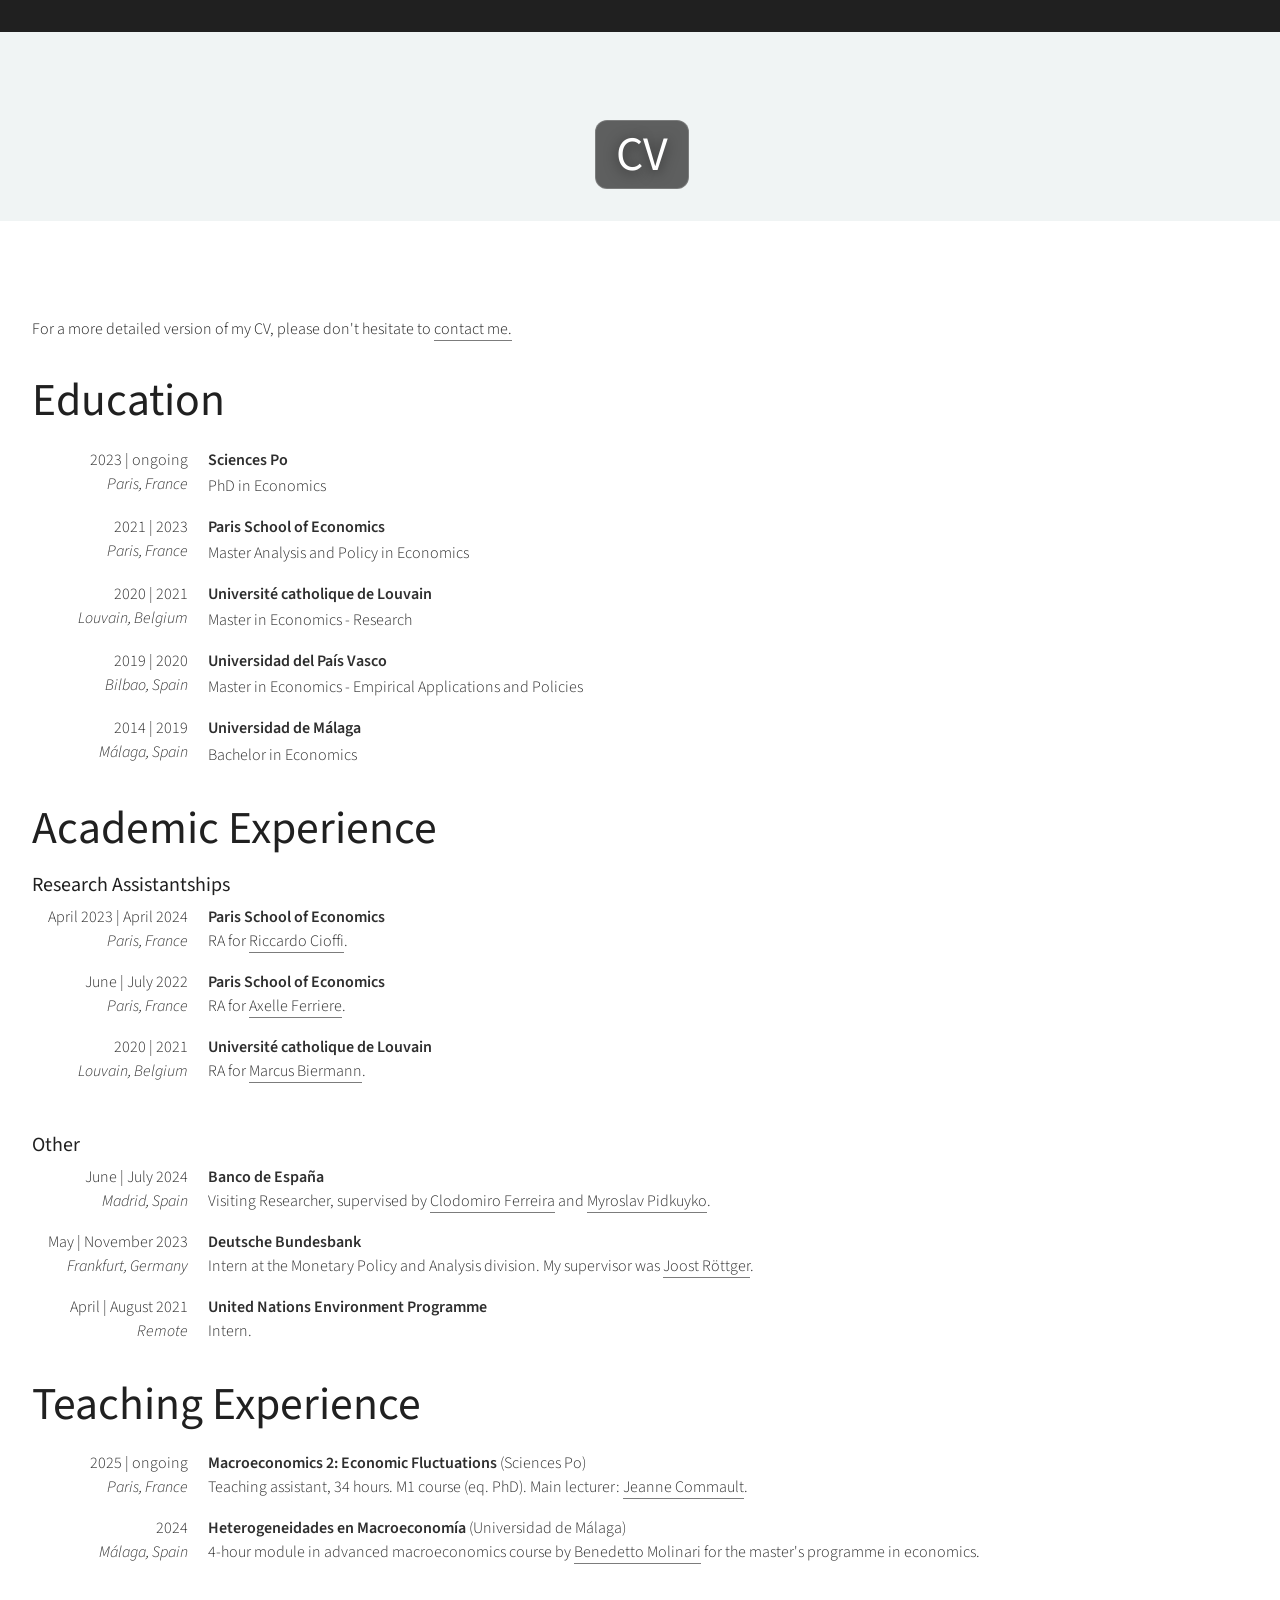
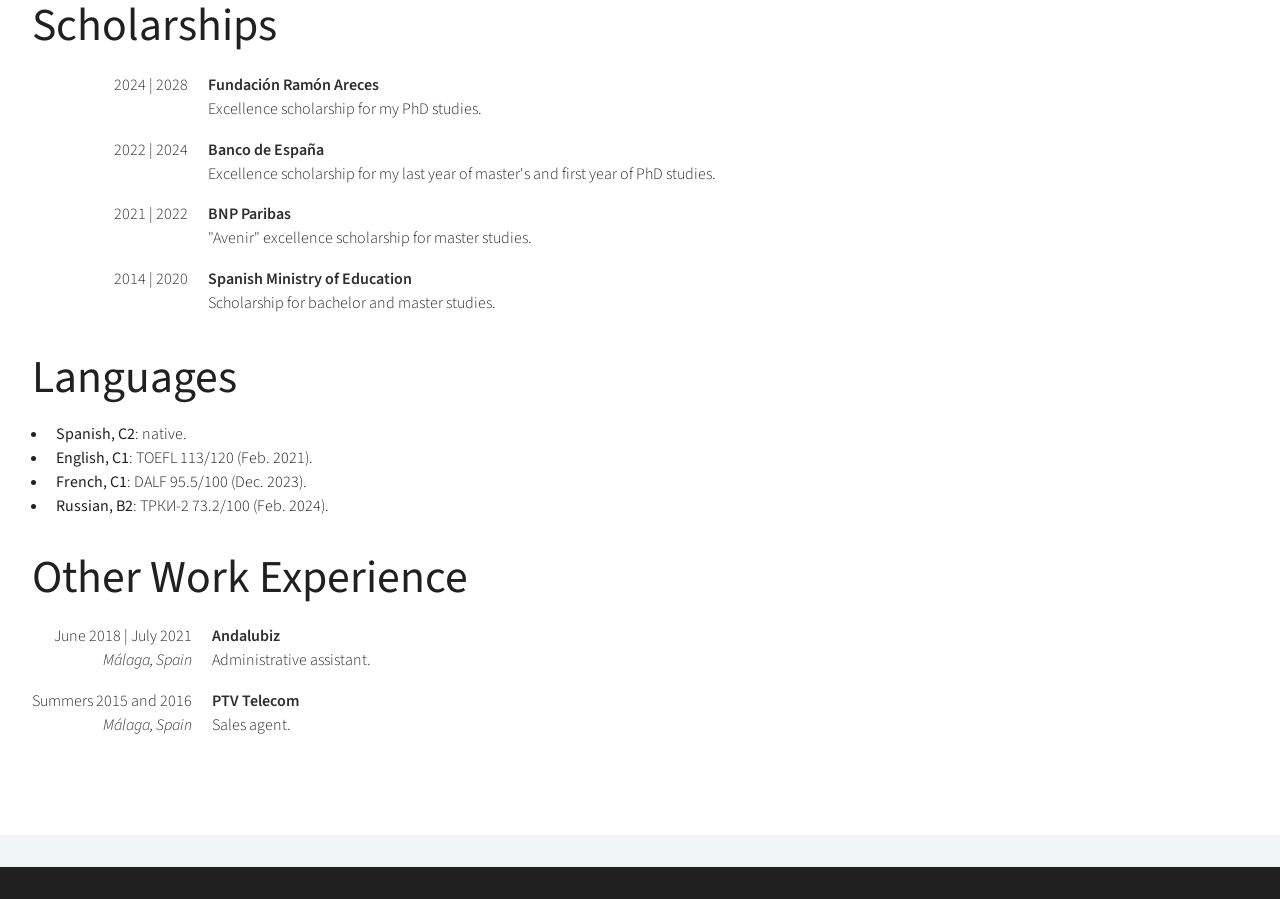
==== cv.html @ bbb01fcd "mention supervisor" ====
<!DOCTYPE HTML>
<!--
	Helios by HTML5 UP
	html5up.net | @ajlkn
	Free for personal and commercial use under the CCA 3.0 license (html5up.net/license)
-->
<html>
	<head>
		<title>Gustavo García Bernal - CV</title>
		<meta charset="utf-8" />
		<meta name="viewport" content="width=device-width, initial-scale=1, user-scalable=no" />
		<meta name="description" content="Curriculum Vitae of Gustavo García Bernal, PhD Candidate in Economics at Sciences Po. Education, research experience, and publications." />
		<meta name="keywords" content="CV, Curriculum Vitae, Gustavo García Bernal, Economics, Macroeconomics, PhD, Academic CV" />
		<meta name="language" content="en" />
		<meta name="robots" content="index, follow" />
		<link rel="canonical" href="https://garciabernal.github.io/cv.html" />
		<link rel="icon" type="image/png" href="images/scpo_emblema.png" />
		<link rel="apple-touch-icon" href="images/scpo_emblema.png" />
		<link rel="stylesheet" href="assets/css/main.css" />
		<noscript><link rel="stylesheet" href="assets/css/noscript.css" /></noscript>
	</head>
	<body class="no-sidebar is-preload">
		<div id="page-wrapper">

			<!-- Header -->
			<div id="header">

				<!-- Inner -->
				<div class="inner">
					<header>
						<h1>CV</h1>
					</header>
				</div>

				<!-- Nav -->
				<nav id="nav"></nav>

			</div>

			<!-- Main -->
			<div class="wrapper style1">

				<div class="container">
						<div class="col-8 col-12-mobile imp-mobile" id="content">
							<article id="main">
								<p>For a more detailed version of my CV, please don't hesitate to <a href="mailto:gustavo.garciabernal@sciencespo.fr">contact me.</a></p>
								<header>
									<h2>Education</h2>
								</header>
								<section>
									<table class="cv-table" aria-label="Education">
										<tbody>
											<tr>
												<td class="cv-whenwhere">
													<div class="cv-years">2023 | ongoing</div>
													<div class="cv-place">Paris, France</div>
												</td>
												<td class="cv-what">
													<div><span class="cv-institution">Sciences Po</span></div>
													<div class="cv-degree">PhD in Economics</div>
												</td>
											</tr>
											<tr>
												<td class="cv-whenwhere">
													<div class="cv-years">2021 | 2023</div>
													<div class="cv-place">Paris, France</div>
												</td>
												<td class="cv-what">
													<div class="cv-institution">Paris School of Economics</div>
													<div class="cv-degree">Master Analysis and Policy in Economics</div>
													<!-- <div class="cv-degree">Thesis: <em>Intergenerational linkages: implications for youth welfare and equality of opportunity</em></div> -->
												</td>
											</tr>
											<tr>
												<td class="cv-whenwhere">
													<div class="cv-years">2020 | 2021</div>
													<div class="cv-place">Louvain, Belgium</div>
												</td>
												<td class="cv-what">
													<div class="cv-institution">Universit&eacute; catholique de Louvain</div>
													<div class="cv-degree">Master in Economics - Research</div>
													<!-- <div class="cv-detail">Thesis: <em>The regressivity of carbon taxation when green consumption is a luxury and agents are heterogeneous</em></div> -->
												</td>
											</tr>
											<tr>
												<td class="cv-whenwhere">
													<div class="cv-years">2019 | 2020</div>
													<div class="cv-place">Bilbao, Spain</div>
												</td>
												<td class="cv-what">
													<div class="cv-institution">Universidad del Pa&iacute;s Vasco</div>
													<div class="cv-degree">Master in Economics - Empirical Applications and Policies</div>
													<!-- <div class="cv-detail">Thesis: <em>The impact of COVID-19 confinement in the Euro Area: a Bayesian DSGE approach</em></div> -->
												</td>
											</tr>
											<tr>
												<td class="cv-whenwhere">
													<div class="cv-years">2014 | 2019</div>
													<div class="cv-place">M&aacute;laga, Spain</div>
												</td>
												<td class="cv-what">
													<div class="cv-institution">Universidad de M&aacute;laga</div>
													<div class="cv-degree">Bachelor in Economics</div>
													<!-- <div class="cv-detail">Thesis: <em>Implications of estimating the Solow residual without separating public and private factors</em>. 4th year: Erasmus in the University of Macedonia (Thessalon&iacute;ki, Greece).</div> -->
												</td>
											</tr>
										</tbody>
									</table>
								</section>
								
								<header>
									<h2>Academic Experience</h2>
								</header>
								
								<header class="cv-subheader">
									<h3>Research Assistantships</h3>
								</header>

								<section>
									<table class="cv-table" aria-label="Academic Experience - RA">
										<tbody>
											<tr>
												<td class="cv-whenwhere">
													<div class="cv-years">April 2023 | April 2024</div>
													<div class="cv-place">Paris, France</div>
												</td>
												<td class="cv-what">
													<div><span class="cv-institution">Paris School of Economics</span></div>
													<div class="cv-detail">RA for <a href="https://www.rcioffi.com">Riccardo Cioffi</a>.</div>
												</td>
											</tr>
											<tr>
												<td class="cv-whenwhere">
													<div class="cv-years">June | July 2022</div>
													<div class="cv-place">Paris, France</div>
												</td>
												<td class="cv-what">
													<div class="cv-institution">Paris School of Economics</div>
													<div class="cv-detail">RA for <a href="https://axelleferriere.github.io/">Axelle Ferriere</a>.</div>
												</td>
											</tr>
											<tr>
												<td class="cv-whenwhere">
													<div class="cv-years">2020 | 2021</div>
													<div class="cv-place">Louvain, Belgium</div>
												</td>
												<td class="cv-what">
													<div class="cv-institution">Universit&eacute; catholique de Louvain</div>
													<div class="cv-detail">RA for <a href="https://marcusbiermann.com/">Marcus Biermann</a>.</div>
												</td>
											</tr>
										</tbody>
									</table>
								</section>

								<header class="cv-subheader">
									<h3>Other</h3>
								</header>

								<section>
									<table class="cv-table" aria-label="Academic Experience - Other">
										<tbody>
											<tr>
												<td class="cv-whenwhere">
													<div class="cv-years">June | July 2024</div>
													<div class="cv-place">Madrid, Spain</div>
												</td>
												<td class="cv-what">
													<div><span class="cv-institution">Banco de España</span></div>
													<div class="cv-detail">Visiting Researcher, supervised by <a href="https://www.cfferreira.com/">Clodomiro Ferreira</a> and <a href="https://sites.google.com/site/myroslavpidkuyko/">Myroslav Pidkuyko</a>.</div>
												</td>
											</tr>
											<tr>
												<td class="cv-whenwhere">
													<div class="cv-years">May | November 2023</div>
													<div class="cv-place">Frankfurt, Germany</div>
												</td>
												<td class="cv-what">
													<div class="cv-institution">Deutsche Bundesbank</div>
													<div class="cv-detail">Intern at the Monetary Policy and Analysis division.
													My supervisor was <a href="https://jroettger.github.io/">Joost Röttger</a>.</div>
												</td>
											</tr>
											<tr>
												<td class="cv-whenwhere">
													<div class="cv-years">April | August 2021</div>
													<div class="cv-place">Remote</div>
												</td>
												<td class="cv-what">
													<div class="cv-institution">United Nations Environment Programme</div>
													<div class="cv-detail">Intern.</div>
												</td>
											</tr>
										</tbody>
									</table>
								</section>
								
								<header>
									<h2>Teaching Experience</h2>
								</header>
								
								<!-- <header class="cv-subheader">
									<h3>Teaching Assistantships</h3>
								</header> -->

								<section>
									<table class="cv-table" aria-label="Teaching Experience - TA">
										<tbody>
											<tr>
												<td class="cv-whenwhere">
													<div class="cv-years">2025 | ongoing</div>
													<div class="cv-place">Paris, France</div>
												</td>
												<td class="cv-what">
													<div><span class="cv-institution">Macroeconomics 2: Economic Fluctuations</span> (Sciences Po)</div>
													<div class="cv-detail">Teaching assistant, 34 hours. M1 course (eq. PhD). Main lecturer: <a href="https://www.jcommault.com/">Jeanne Commault</a>.</div>
												</td>
											</tr>
											<tr>
												<td class="cv-whenwhere">
													<div class="cv-years">2024</div>
													<div class="cv-place">Málaga, Spain</div>
												</td>
												<td class="cv-what">
													<div><span class="cv-institution">Heterogeneidades en Macroeconomía</span> (Universidad de Málaga)</div>
													<div class="cv-detail">4-hour module in advanced macroeconomics course by <a href="https://theeconomics.uma.es/en/benedetto-molinari__en/">Benedetto Molinari</a> for the master's programme in economics.</div>
												</td>
											</tr>
										</tbody>
									</table>
								</section>

								<header>
									<h2>Scholarships</h2>
								</header>

								<section>
									<table class="cv-table" aria-label="Scholarships">
										<tbody>
											<tr>
												<td class="cv-whenwhere">
													<div class="cv-years">2024 | 2028</div>
												</td>
												<td class="cv-what">
													<div><span class="cv-institution">Fundación Ramón Areces</span></div>
													<div class="cv-detail">Excellence scholarship for my PhD studies.</div>
												</td>
											</tr>
											<tr>
												<td class="cv-whenwhere">
													<div class="cv-years">2022 | 2024</div>
												</td>
												<td class="cv-what">
													<div class="cv-institution">Banco de España</div>
													<div class="cv-detail">Excellence scholarship for my last year of master's and first year of PhD studies.</div>
												</td>
											</tr>
											<tr>
												<td class="cv-whenwhere">
													<div class="cv-years">2021 | 2022</div>
												</td>
												<td class="cv-what">
													<div class="cv-institution">BNP Paribas</div>
													<div class="cv-detail">"Avenir" excellence scholarship for master studies.</div>
												</td>
											</tr>
											<tr>
												<td class="cv-whenwhere">
													<div class="cv-years">2014 | 2020</div>
												</td>
												<td class="cv-what">
													<div class="cv-institution">Spanish Ministry of Education</div>
													<div class="cv-detail">Scholarship for bachelor and master studies.</div>
												</td>
											</tr>
										</tbody>
									</table>
								</section>

								<header>
									<h2>Languages</h2>
								</header>

								<section>
									<ul>
										<li>
											<b>Spanish, C2</b>: native.
										</li>
										<li>
											<b>English, C1</b>: TOEFL 113/120 (Feb. 2021).
										</li>
										<li>
											<b>French, C1</b>: DALF 95.5/100 (Dec. 2023).
										</li>
										<li>
											<b>Russian, B2</b>: ТРКИ-2 73.2/100 (Feb. 2024).
										</li>
									</ul>
								</section>

								<header>
									<h2>Other Work Experience</h2>
								</header>

								<section>
									<table class="cv-table" aria-label="Other Work Experience">
										<tbody>
											<tr>
												<td class="cv-whenwhere">
													<div class="cv-years">June 2018 | July 2021</div>
													<div class="cv-place">Málaga, Spain</div>
												</td>
												<td class="cv-what">
													<div><span class="cv-institution">Andalubiz</span></div>
													<div class="cv-detail">Administrative assistant.</div>
												</td>
											</tr>
											<tr>
												<td class="cv-whenwhere">
													<div class="cv-years">Summers 2015 and 2016</div>
													<div class="cv-place">Málaga, Spain</div>
												</td>
												<td class="cv-what">
													<div class="cv-institution">PTV Telecom</div>
													<div class="cv-detail">Sales agent.</div>
												</td>
											</tr>
										</tbody>
									</table>
								</section>

							</article>
						</div>
					</div>

				</div>
			</div>

			<!-- Footer -->
			<div id="footer"></div>

		</div>

		<!-- Scripts -->
		<script src="assets/js/jquery.min.js"></script>
		<script src="assets/js/jquery.dropotron.min.js"></script>
		<script src="assets/js/jquery.scrolly.min.js"></script>
		<script src="assets/js/jquery.scrollex.min.js"></script>
		<script src="assets/js/browser.min.js"></script>
		<script src="assets/js/breakpoints.min.js"></script>
		<script src="assets/js/util.js"></script>
		<script src="assets/js/nav.js"></script>
		<script src="assets/js/footer.js"></script>

	</body>
</html>
---- assets/css/main.css ----
@import url("https://fonts.googleapis.com/css?family=Source+Sans+Pro:300,300italic,400,400italic,600");
@import url("https://fonts.googleapis.com/css2?family=Source+Sans+3:wght@300;400;600&display=swap");
@import url("fontawesome-all.min.css");

/* Theme variables */

	:root {
		/* Colour definitions */
		--verde: #228947;
		--naranja: #ffa02b;
		--gris: #2e2e2e;
		--grisoscuro: #202020;
		--grisclaro: #7c7c7c;
		/* Main colors */
		--coloruno: var(--gris);
		--colordos: var(--grisoscuro);
		--colortres: var(--grisclaro);
		--colorcuatro: var(--naranja);
		/* Navigation menu */
		--colornav: var(--colordos);
		--colornav-texto: #ffffff;
		--colornav-texto-activo: var(--colordos);
		/* Footer */
		--colorpie: var(--colordos);
		--colorpie-texto: #ffffff;
		/* Buttons */
		--colorboton: var(--colorcuatro);
		--colorboton-hover: var(--colorcuatro);
	}

/*
	Helios by HTML5 UP
	html5up.net | @ajlkn
	Free for personal and commercial use under the CCA 3.0 license (html5up.net/license)
*/

html, body, div, span, applet, object,
iframe, h1, h2, h3, h4, h5, h6, p, blockquote,
pre, a, abbr, acronym, address, big, cite,
code, del, dfn, em, img, ins, kbd, q, s, samp,
small, strike, strong, sub, sup, tt, var, b,
u, i, center, dl, dt, dd, ol, ul, li, fieldset,
form, label, legend, table, caption, tbody,
tfoot, thead, tr, th, td, article, aside,
canvas, details, embed, figure, figcaption,
footer, header, hgroup, menu, nav, output, ruby,
section, summary, time, mark, audio, video {
	margin: 0;
	padding: 0;
	border: 0;
	font-size: 100%;
	font: inherit;
	vertical-align: baseline;}

article, aside, details, figcaption, figure,
footer, header, hgroup, menu, nav, section {
	display: block;}

body {
	line-height: 1;
}

ol, ul {
	list-style: none;
}

blockquote, q {
	quotes: none;
}

	blockquote:before, blockquote:after, q:before, q:after {
		content: '';
		content: none;
	}

table {
	border-collapse: collapse;
	border-spacing: 0;
}

body {
	-webkit-text-size-adjust: none;
}

mark {
	background-color: transparent;
	color: inherit;
}

input::-moz-focus-inner {
	border: 0;
	padding: 0;
}

input, select, textarea {
	-moz-appearance: none;
	-webkit-appearance: none;
	-ms-appearance: none;
	appearance: none;
}

/* Basic */

	html {
		box-sizing: border-box;
	}

	*, *:before, *:after {
		box-sizing: inherit;
	}

	body {
		background: #f0f4f4;
		color: var(--colordos);
		font-size: 15pt;
		line-height: 1.85em;
		font-family: 'Source Sans Pro', sans-serif;
		font-weight: 300;
	}

		body.is-preload *, body.is-preload *:before, body.is-preload *:after {
			-moz-animation: none !important;
			-webkit-animation: none !important;
			-ms-animation: none !important;
			animation: none !important;
			-moz-transition: none !important;
			-webkit-transition: none !important;
			-ms-transition: none !important;
			transition: none !important;
		}

	input, textarea, select {
		font-size: 15pt;
		line-height: 1.85em;
		font-family: 'Source Sans Pro', sans-serif;
		font-weight: 300;
	}

	h1, h2, h3, h4, h5, h6 {
		font-weight: 400;
		color: var(--colordos);
		/* line-height: 1.25em; */
	}

	.versalitas {
		font-variant: small-caps;
		font-variant-caps: small-caps;
		font-weight: 400;
		font-size: 1.1em;
		display: inline-block;
		transform: scaleX(1.1);
		transform-origin: left;
	}

	.apellidos {
		color: var(--colorcuatro);
		font-weight: 800;
	}

	h1 a, h2 a, h3 a, h4 a, h5 a, h6 a {
		color: inherit;
		text-decoration: none;
		border-bottom-color: transparent;
	}

	h1 strong, h2 strong, h3 strong, h4 strong, h5 strong, h6 strong {
		font-weight: 600;
	}

	h2 {
		font-size: 2.85em;
	}

	h3 {
		font-size: 1.25em;
	}

	h4 {
		font-size: 1em;
		margin: 0 0 0.25em 0;
	}

	strong, b {
		font-weight: 400;
	}

	em, i {
		font-style: italic;
	}

	a {
		color: inherit;
		border-bottom: solid 1px var(--colortres);
		text-decoration: none;
		-moz-transition: background-color 0.35s ease-in-out, color 0.35s ease-in-out, border-bottom-color 0.35s ease-in-out;
		-webkit-transition: background-color 0.35s ease-in-out, color 0.35s ease-in-out, border-bottom-color 0.35s ease-in-out;
		-ms-transition: background-color 0.35s ease-in-out, color 0.35s ease-in-out, border-bottom-color 0.35s ease-in-out;
		transition: background-color 0.35s ease-in-out, color 0.35s ease-in-out, border-bottom-color 0.35s ease-in-out;
	}

		a:hover {
			font-weight: 400;
			color: var(--colorboton-hover);
			border-bottom-color: transparent;
		}

	sub {
		position: relative;
		top: 0.5em;
		font-size: 0.8em;
	}

	sup {
		position: relative;
		top: -0.5em;
		font-size: 0.8em;
	}

	blockquote {
		border-left: solid 0.5em #ddd;
		padding: 1em 0 1em 2em;
		font-style: italic;
	}

	p, ul, ol, dl, table {
		margin-bottom: 1em;
	}

	p {
		text-align: justify;
	}

	br.clear {
		clear: both;
	}

	hr {
		position: relative;
		display: block;
		border: 0;
		top: 4.5em;
		margin-bottom: 9em;
		height: 6px;
		border-top: solid 1px var(--colortres);
		border-bottom: solid 1px var(--colortres);
	}

		hr:before, hr:after {
			content: '';
			position: absolute;
			top: -8px;
			display: block;
			width: 1px;
			height: 21px;
			background: rgba(128, 128, 128, 0.2);
		}

		hr:before {
			left: -1px;
		}

		hr:after {
			right: -1px;
		}

	.timestamp {
		color: var(--colortres);
		font-size: 0.8em;
	}

/* Container */

	.container {
		margin: 0 auto;
		max-width: 100%;
		width: 1400px;
	}

		@media screen and (max-width: 1680px) {

			.container {
				width: 1200px;
			}

		}

		@media screen and (max-width: 1280px) {

			.container {
				width: 100%;
			}

		}

		@media screen and (max-width: 960px) {

			.container {
				width: 100%;
			}

		}

		@media screen and (max-width: 840px) {

			.container {
				width: 100%;
			}

		}

		@media screen and (max-width: 736px) {

			.container {
				width: 100%;
			}

		}

/* Row */

	.row {
		display: flex;
		flex-wrap: wrap;
		box-sizing: border-box;
		align-items: stretch;
	}

		.row > * {
			box-sizing: border-box;
		}

		.row.gtr-uniform > * > :last-child {
			margin-bottom: 0;
		}

		.row.aln-left {
			justify-content: flex-start;
		}

		.row.aln-center {
			justify-content: center;
		}

		.row.aln-right {
			justify-content: flex-end;
		}

		.row.aln-top {
			align-items: flex-start;
		}

		.row.aln-middle {
			align-items: center;
		}

		.row.aln-bottom {
			align-items: flex-end;
		}

		.row > .imp {
			order: -1;
		}

		.row > .col-1 {
			width: 8.33333%;
		}

		.row > .off-1 {
			margin-left: 8.33333%;
		}

		.row > .col-2 {
			width: 16.66667%;
		}

		.row > .off-2 {
			margin-left: 16.66667%;
		}

		.row > .col-3 {
			width: 25%;
		}

		.row > .off-3 {
			margin-left: 25%;
		}

		.row > .col-4 {
			width: 33.33333%;
		}

		.row > .off-4 {
			margin-left: 33.33333%;
		}

		.row > .col-5 {
			width: 41.66667%;
		}

		.row > .off-5 {
			margin-left: 41.66667%;
		}

		.row > .col-6 {
			width: 50%;
		}

		.row > .off-6 {
			margin-left: 50%;
		}

		.row > .col-7 {
			width: 58.33333%;
		}

		.row > .off-7 {
			margin-left: 58.33333%;
		}

		.row > .col-8 {
			width: 66.66667%;
		}

		.row > .off-8 {
			margin-left: 66.66667%;
		}

		.row > .col-9 {
			width: 75%;
		}

		.row > .off-9 {
			margin-left: 75%;
		}

		.row > .col-10 {
			width: 83.33333%;
		}

		.row > .off-10 {
			margin-left: 83.33333%;
		}

		.row > .col-11 {
			width: 91.66667%;
		}

		.row > .off-11 {
			margin-left: 91.66667%;
		}

		.row > .col-12 {
			width: 100%;
		}

		.row > .off-12 {
			margin-left: 100%;
		}

		.row.gtr-0 {
			margin-top: 0px;
			margin-left: 0px;
		}

			.row.gtr-0 > * {
				padding: 0px 0 0 0px;
			}

			.row.gtr-0.gtr-uniform {
				margin-top: 0px;
			}

				.row.gtr-0.gtr-uniform > * {
					padding-top: 0px;
				}

		.row.gtr-25 {
			margin-top: -10px;
			margin-left: -10px;
		}

			.row.gtr-25 > * {
				padding: 10px 0 0 10px;
			}

			.row.gtr-25.gtr-uniform {
				margin-top: -10px;
			}

				.row.gtr-25.gtr-uniform > * {
					padding-top: 10px;
				}

		.row.gtr-50 {
			margin-top: -20px;
			margin-left: -20px;
		}

			.row.gtr-50 > * {
				padding: 20px 0 0 20px;
			}

			.row.gtr-50.gtr-uniform {
				margin-top: -20px;
			}

				.row.gtr-50.gtr-uniform > * {
					padding-top: 20px;
				}

		.row {
			margin-top: -40px;
			margin-left: -40px;
		}

			.row > * {
				padding: 40px 0 0 40px;
			}

			.row.gtr-uniform {
				margin-top: -40px;
			}

				.row.gtr-uniform > * {
					padding-top: 40px;
				}

		.row.gtr-150 {
			margin-top: -60px;
			margin-left: -60px;
		}

			.row.gtr-150 > * {
				padding: 60px 0 0 60px;
			}

			.row.gtr-150.gtr-uniform {
				margin-top: -60px;
			}

				.row.gtr-150.gtr-uniform > * {
					padding-top: 60px;
				}

		.row.gtr-200 {
			margin-top: -80px;
			margin-left: -80px;
		}

			.row.gtr-200 > * {
				padding: 80px 0 0 80px;
			}

			.row.gtr-200.gtr-uniform {
				margin-top: -80px;
			}

				.row.gtr-200.gtr-uniform > * {
					padding-top: 80px;
				}

		@media screen and (max-width: 1680px) {

			.row {
				display: flex;
				flex-wrap: wrap;
				box-sizing: border-box;
				align-items: stretch;
			}

				.row > * {
					box-sizing: border-box;
				}

				.row.gtr-uniform > * > :last-child {
					margin-bottom: 0;
				}

				.row.aln-left {
					justify-content: flex-start;
				}

				.row.aln-center {
					justify-content: center;
				}

				.row.aln-right {
					justify-content: flex-end;
				}

				.row.aln-top {
					align-items: flex-start;
				}

				.row.aln-middle {
					align-items: center;
				}

				.row.aln-bottom {
					align-items: flex-end;
				}

				.row > .imp-wide {
					order: -1;
				}

				.row > .col-1-wide {
					width: 8.33333%;
				}

				.row > .off-1-wide {
					margin-left: 8.33333%;
				}

				.row > .col-2-wide {
					width: 16.66667%;
				}

				.row > .off-2-wide {
					margin-left: 16.66667%;
				}

				.row > .col-3-wide {
					width: 25%;
				}

				.row > .off-3-wide {
					margin-left: 25%;
				}

				.row > .col-4-wide {
					width: 33.33333%;
				}

				.row > .off-4-wide {
					margin-left: 33.33333%;
				}

				.row > .col-5-wide {
					width: 41.66667%;
				}

				.row > .off-5-wide {
					margin-left: 41.66667%;
				}

				.row > .col-6-wide {
					width: 50%;
				}

				.row > .off-6-wide {
					margin-left: 50%;
				}

				.row > .col-7-wide {
					width: 58.33333%;
				}

				.row > .off-7-wide {
					margin-left: 58.33333%;
				}

				.row > .col-8-wide {
					width: 66.66667%;
				}

				.row > .off-8-wide {
					margin-left: 66.66667%;
				}

				.row > .col-9-wide {
					width: 75%;
				}

				.row > .off-9-wide {
					margin-left: 75%;
				}

				.row > .col-10-wide {
					width: 83.33333%;
				}

				.row > .off-10-wide {
					margin-left: 83.33333%;
				}

				.row > .col-11-wide {
					width: 91.66667%;
				}

				.row > .off-11-wide {
					margin-left: 91.66667%;
				}

				.row > .col-12-wide {
					width: 100%;
				}

				.row > .off-12-wide {
					margin-left: 100%;
				}

				.row.gtr-0 {
					margin-top: 0px;
					margin-left: 0px;
				}

					.row.gtr-0 > * {
						padding: 0px 0 0 0px;
					}

					.row.gtr-0.gtr-uniform {
						margin-top: 0px;
					}

						.row.gtr-0.gtr-uniform > * {
							padding-top: 0px;
						}

				.row.gtr-25 {
					margin-top: -10px;
					margin-left: -10px;
				}

					.row.gtr-25 > * {
						padding: 10px 0 0 10px;
					}

					.row.gtr-25.gtr-uniform {
						margin-top: -10px;
					}

						.row.gtr-25.gtr-uniform > * {
							padding-top: 10px;
						}

				.row.gtr-50 {
					margin-top: -20px;
					margin-left: -20px;
				}

					.row.gtr-50 > * {
						padding: 20px 0 0 20px;
					}

					.row.gtr-50.gtr-uniform {
						margin-top: -20px;
					}

						.row.gtr-50.gtr-uniform > * {
							padding-top: 20px;
						}

				.row {
					margin-top: -40px;
					margin-left: -40px;
				}

					.row > * {
						padding: 40px 0 0 40px;
					}

					.row.gtr-uniform {
						margin-top: -40px;
					}

						.row.gtr-uniform > * {
							padding-top: 40px;
						}

				.row.gtr-150 {
					margin-top: -60px;
					margin-left: -60px;
				}

					.row.gtr-150 > * {
						padding: 60px 0 0 60px;
					}

					.row.gtr-150.gtr-uniform {
						margin-top: -60px;
					}

						.row.gtr-150.gtr-uniform > * {
							padding-top: 60px;
						}

				.row.gtr-200 {
					margin-top: -80px;
					margin-left: -80px;
				}

					.row.gtr-200 > * {
						padding: 80px 0 0 80px;
					}

					.row.gtr-200.gtr-uniform {
						margin-top: -80px;
					}

						.row.gtr-200.gtr-uniform > * {
							padding-top: 80px;
						}

		}

		@media screen and (max-width: 1280px) {

			.row {
				display: flex;
				flex-wrap: wrap;
				box-sizing: border-box;
				align-items: stretch;
			}

				.row > * {
					box-sizing: border-box;
				}

				.row.gtr-uniform > * > :last-child {
					margin-bottom: 0;
				}

				.row.aln-left {
					justify-content: flex-start;
				}

				.row.aln-center {
					justify-content: center;
				}

				.row.aln-right {
					justify-content: flex-end;
				}

				.row.aln-top {
					align-items: flex-start;
				}

				.row.aln-middle {
					align-items: center;
				}

				.row.aln-bottom {
					align-items: flex-end;
				}

				.row > .imp-normal {
					order: -1;
				}

				.row > .col-1-normal {
					width: 8.33333%;
				}

				.row > .off-1-normal {
					margin-left: 8.33333%;
				}

				.row > .col-2-normal {
					width: 16.66667%;
				}

				.row > .off-2-normal {
					margin-left: 16.66667%;
				}

				.row > .col-3-normal {
					width: 25%;
				}

				.row > .off-3-normal {
					margin-left: 25%;
				}

				.row > .col-4-normal {
					width: 33.33333%;
				}

				.row > .off-4-normal {
					margin-left: 33.33333%;
				}

				.row > .col-5-normal {
					width: 41.66667%;
				}

				.row > .off-5-normal {
					margin-left: 41.66667%;
				}

				.row > .col-6-normal {
					width: 50%;
				}

				.row > .off-6-normal {
					margin-left: 50%;
				}

				.row > .col-7-normal {
					width: 58.33333%;
				}

				.row > .off-7-normal {
					margin-left: 58.33333%;
				}

				.row > .col-8-normal {
					width: 66.66667%;
				}

				.row > .off-8-normal {
					margin-left: 66.66667%;
				}

				.row > .col-9-normal {
					width: 75%;
				}

				.row > .off-9-normal {
					margin-left: 75%;
				}

				.row > .col-10-normal {
					width: 83.33333%;
				}

				.row > .off-10-normal {
					margin-left: 83.33333%;
				}

				.row > .col-11-normal {
					width: 91.66667%;
				}

				.row > .off-11-normal {
					margin-left: 91.66667%;
				}

				.row > .col-12-normal {
					width: 100%;
				}

				.row > .off-12-normal {
					margin-left: 100%;
				}

				.row.gtr-0 {
					margin-top: 0px;
					margin-left: 0px;
				}

					.row.gtr-0 > * {
						padding: 0px 0 0 0px;
					}

					.row.gtr-0.gtr-uniform {
						margin-top: 0px;
					}

						.row.gtr-0.gtr-uniform > * {
							padding-top: 0px;
						}

				.row.gtr-25 {
					margin-top: -9px;
					margin-left: -9px;
				}

					.row.gtr-25 > * {
						padding: 9px 0 0 9px;
					}

					.row.gtr-25.gtr-uniform {
						margin-top: -9px;
					}

						.row.gtr-25.gtr-uniform > * {
							padding-top: 9px;
						}

				.row.gtr-50 {
					margin-top: -18px;
					margin-left: -18px;
				}

					.row.gtr-50 > * {
						padding: 18px 0 0 18px;
					}

					.row.gtr-50.gtr-uniform {
						margin-top: -18px;
					}

						.row.gtr-50.gtr-uniform > * {
							padding-top: 18px;
						}

				.row {
					margin-top: -36px;
					margin-left: -36px;
				}

					.row > * {
						padding: 36px 0 0 36px;
					}

					.row.gtr-uniform {
						margin-top: -36px;
					}

						.row.gtr-uniform > * {
							padding-top: 36px;
						}

				.row.gtr-150 {
					margin-top: -54px;
					margin-left: -54px;
				}

					.row.gtr-150 > * {
						padding: 54px 0 0 54px;
					}

					.row.gtr-150.gtr-uniform {
						margin-top: -54px;
					}

						.row.gtr-150.gtr-uniform > * {
							padding-top: 54px;
						}

				.row.gtr-200 {
					margin-top: -72px;
					margin-left: -72px;
				}

					.row.gtr-200 > * {
						padding: 72px 0 0 72px;
					}

					.row.gtr-200.gtr-uniform {
						margin-top: -72px;
					}

						.row.gtr-200.gtr-uniform > * {
							padding-top: 72px;
						}

		}

		@media screen and (max-width: 960px) {

			.row {
				display: flex;
				flex-wrap: wrap;
				box-sizing: border-box;
				align-items: stretch;
			}

				.row > * {
					box-sizing: border-box;
				}

				.row.gtr-uniform > * > :last-child {
					margin-bottom: 0;
				}

				.row.aln-left {
					justify-content: flex-start;
				}

				.row.aln-center {
					justify-content: center;
				}

				.row.aln-right {
					justify-content: flex-end;
				}

				.row.aln-top {
					align-items: flex-start;
				}

				.row.aln-middle {
					align-items: center;
				}

				.row.aln-bottom {
					align-items: flex-end;
				}

				.row > .imp-narrow {
					order: -1;
				}

				.row > .col-1-narrow {
					width: 8.33333%;
				}

				.row > .off-1-narrow {
					margin-left: 8.33333%;
				}

				.row > .col-2-narrow {
					width: 16.66667%;
				}

				.row > .off-2-narrow {
					margin-left: 16.66667%;
				}

				.row > .col-3-narrow {
					width: 25%;
				}

				.row > .off-3-narrow {
					margin-left: 25%;
				}

				.row > .col-4-narrow {
					width: 33.33333%;
				}

				.row > .off-4-narrow {
					margin-left: 33.33333%;
				}

				.row > .col-5-narrow {
					width: 41.66667%;
				}

				.row > .off-5-narrow {
					margin-left: 41.66667%;
				}

				.row > .col-6-narrow {
					width: 50%;
				}

				.row > .off-6-narrow {
					margin-left: 50%;
				}

				.row > .col-7-narrow {
					width: 58.33333%;
				}

				.row > .off-7-narrow {
					margin-left: 58.33333%;
				}

				.row > .col-8-narrow {
					width: 66.66667%;
				}

				.row > .off-8-narrow {
					margin-left: 66.66667%;
				}

				.row > .col-9-narrow {
					width: 75%;
				}

				.row > .off-9-narrow {
					margin-left: 75%;
				}

				.row > .col-10-narrow {
					width: 83.33333%;
				}

				.row > .off-10-narrow {
					margin-left: 83.33333%;
				}

				.row > .col-11-narrow {
					width: 91.66667%;
				}

				.row > .off-11-narrow {
					margin-left: 91.66667%;
				}

				.row > .col-12-narrow {
					width: 100%;
				}

				.row > .off-12-narrow {
					margin-left: 100%;
				}

				.row.gtr-0 {
					margin-top: 0px;
					margin-left: 0px;
				}

					.row.gtr-0 > * {
						padding: 0px 0 0 0px;
					}

					.row.gtr-0.gtr-uniform {
						margin-top: 0px;
					}

						.row.gtr-0.gtr-uniform > * {
							padding-top: 0px;
						}

				.row.gtr-25 {
					margin-top: -8px;
					margin-left: -8px;
				}

					.row.gtr-25 > * {
						padding: 8px 0 0 8px;
					}

					.row.gtr-25.gtr-uniform {
						margin-top: -8px;
					}

						.row.gtr-25.gtr-uniform > * {
							padding-top: 8px;
						}

				.row.gtr-50 {
					margin-top: -16px;
					margin-left: -16px;
				}

					.row.gtr-50 > * {
						padding: 16px 0 0 16px;
					}

					.row.gtr-50.gtr-uniform {
						margin-top: -16px;
					}

						.row.gtr-50.gtr-uniform > * {
							padding-top: 16px;
						}

				.row {
					margin-top: -32px;
					margin-left: -32px;
				}

					.row > * {
						padding: 32px 0 0 32px;
					}

					.row.gtr-uniform {
						margin-top: -32px;
					}

						.row.gtr-uniform > * {
							padding-top: 32px;
						}

				.row.gtr-150 {
					margin-top: -48px;
					margin-left: -48px;
				}

					.row.gtr-150 > * {
						padding: 48px 0 0 48px;
					}

					.row.gtr-150.gtr-uniform {
						margin-top: -48px;
					}

						.row.gtr-150.gtr-uniform > * {
							padding-top: 48px;
						}

				.row.gtr-200 {
					margin-top: -64px;
					margin-left: -64px;
				}

					.row.gtr-200 > * {
						padding: 64px 0 0 64px;
					}

					.row.gtr-200.gtr-uniform {
						margin-top: -64px;
					}

						.row.gtr-200.gtr-uniform > * {
							padding-top: 64px;
						}

		}

		@media screen and (max-width: 840px) {

			.row {
				display: flex;
				flex-wrap: wrap;
				box-sizing: border-box;
				align-items: stretch;
			}

				.row > * {
					box-sizing: border-box;
				}

				.row.gtr-uniform > * > :last-child {
					margin-bottom: 0;
				}

				.row.aln-left {
					justify-content: flex-start;
				}

				.row.aln-center {
					justify-content: center;
				}

				.row.aln-right {
					justify-content: flex-end;
				}

				.row.aln-top {
					align-items: flex-start;
				}

				.row.aln-middle {
					align-items: center;
				}

				.row.aln-bottom {
					align-items: flex-end;
				}

				.row > .imp-narrower {
					order: -1;
				}

				.row > .col-1-narrower {
					width: 8.33333%;
				}

				.row > .off-1-narrower {
					margin-left: 8.33333%;
				}

				.row > .col-2-narrower {
					width: 16.66667%;
				}

				.row > .off-2-narrower {
					margin-left: 16.66667%;
				}

				.row > .col-3-narrower {
					width: 25%;
				}

				.row > .off-3-narrower {
					margin-left: 25%;
				}

				.row > .col-4-narrower {
					width: 33.33333%;
				}

				.row > .off-4-narrower {
					margin-left: 33.33333%;
				}

				.row > .col-5-narrower {
					width: 41.66667%;
				}

				.row > .off-5-narrower {
					margin-left: 41.66667%;
				}

				.row > .col-6-narrower {
					width: 50%;
				}

				.row > .off-6-narrower {
					margin-left: 50%;
				}

				.row > .col-7-narrower {
					width: 58.33333%;
				}

				.row > .off-7-narrower {
					margin-left: 58.33333%;
				}

				.row > .col-8-narrower {
					width: 66.66667%;
				}

				.row > .off-8-narrower {
					margin-left: 66.66667%;
				}

				.row > .col-9-narrower {
					width: 75%;
				}

				.row > .off-9-narrower {
					margin-left: 75%;
				}

				.row > .col-10-narrower {
					width: 83.33333%;
				}

				.row > .off-10-narrower {
					margin-left: 83.33333%;
				}

				.row > .col-11-narrower {
					width: 91.66667%;
				}

				.row > .off-11-narrower {
					margin-left: 91.66667%;
				}

				.row > .col-12-narrower {
					width: 100%;
				}

				.row > .off-12-narrower {
					margin-left: 100%;
				}

				.row.gtr-0 {
					margin-top: 0px;
					margin-left: 0px;
				}

					.row.gtr-0 > * {
						padding: 0px 0 0 0px;
					}

					.row.gtr-0.gtr-uniform {
						margin-top: 0px;
					}

						.row.gtr-0.gtr-uniform > * {
							padding-top: 0px;
						}

				.row.gtr-25 {
					margin-top: -8px;
					margin-left: -8px;
				}

					.row.gtr-25 > * {
						padding: 8px 0 0 8px;
					}

					.row.gtr-25.gtr-uniform {
						margin-top: -8px;
					}

						.row.gtr-25.gtr-uniform > * {
							padding-top: 8px;
						}

				.row.gtr-50 {
					margin-top: -16px;
					margin-left: -16px;
				}

					.row.gtr-50 > * {
						padding: 16px 0 0 16px;
					}

					.row.gtr-50.gtr-uniform {
						margin-top: -16px;
					}

						.row.gtr-50.gtr-uniform > * {
							padding-top: 16px;
						}

				.row {
					margin-top: -32px;
					margin-left: -32px;
				}

					.row > * {
						padding: 32px 0 0 32px;
					}

					.row.gtr-uniform {
						margin-top: -32px;
					}

						.row.gtr-uniform > * {
							padding-top: 32px;
						}

				.row.gtr-150 {
					margin-top: -48px;
					margin-left: -48px;
				}

					.row.gtr-150 > * {
						padding: 48px 0 0 48px;
					}

					.row.gtr-150.gtr-uniform {
						margin-top: -48px;
					}

						.row.gtr-150.gtr-uniform > * {
							padding-top: 48px;
						}

				.row.gtr-200 {
					margin-top: -64px;
					margin-left: -64px;
				}

					.row.gtr-200 > * {
						padding: 64px 0 0 64px;
					}

					.row.gtr-200.gtr-uniform {
						margin-top: -64px;
					}

						.row.gtr-200.gtr-uniform > * {
							padding-top: 64px;
						}

		}

		@media screen and (max-width: 736px) {

			.row {
				display: flex;
				flex-wrap: wrap;
				box-sizing: border-box;
				align-items: stretch;
			}

				.row > * {
					box-sizing: border-box;
				}

				.row.gtr-uniform > * > :last-child {
					margin-bottom: 0;
				}

				.row.aln-left {
					justify-content: flex-start;
				}

				.row.aln-center {
					justify-content: center;
				}

				.row.aln-right {
					justify-content: flex-end;
				}

				.row.aln-top {
					align-items: flex-start;
				}

				.row.aln-middle {
					align-items: center;
				}

				.row.aln-bottom {
					align-items: flex-end;
				}

				.row > .imp-mobile {
					order: -1;
				}

				.row > .col-1-mobile {
					width: 8.33333%;
				}

				.row > .off-1-mobile {
					margin-left: 8.33333%;
				}

				.row > .col-2-mobile {
					width: 16.66667%;
				}

				.row > .off-2-mobile {
					margin-left: 16.66667%;
				}

				.row > .col-3-mobile {
					width: 25%;
				}

				.row > .off-3-mobile {
					margin-left: 25%;
				}

				.row > .col-4-mobile {
					width: 33.33333%;
				}

				.row > .off-4-mobile {
					margin-left: 33.33333%;
				}

				.row > .col-5-mobile {
					width: 41.66667%;
				}

				.row > .off-5-mobile {
					margin-left: 41.66667%;
				}

				.row > .col-6-mobile {
					width: 50%;
				}

				.row > .off-6-mobile {
					margin-left: 50%;
				}

				.row > .col-7-mobile {
					width: 58.33333%;
				}

				.row > .off-7-mobile {
					margin-left: 58.33333%;
				}

				.row > .col-8-mobile {
					width: 66.66667%;
				}

				.row > .off-8-mobile {
					margin-left: 66.66667%;
				}

				.row > .col-9-mobile {
					width: 75%;
				}

				.row > .off-9-mobile {
					margin-left: 75%;
				}

				.row > .col-10-mobile {
					width: 83.33333%;
				}

				.row > .off-10-mobile {
					margin-left: 83.33333%;
				}

				.row > .col-11-mobile {
					width: 91.66667%;
				}

				.row > .off-11-mobile {
					margin-left: 91.66667%;
				}

				.row > .col-12-mobile {
					width: 100%;
				}

				.row > .off-12-mobile {
					margin-left: 100%;
				}

				.row.gtr-0 {
					margin-top: 0px;
					margin-left: 0px;
				}

					.row.gtr-0 > * {
						padding: 0px 0 0 0px;
					}

					.row.gtr-0.gtr-uniform {
						margin-top: 0px;
					}

						.row.gtr-0.gtr-uniform > * {
							padding-top: 0px;
						}

				.row.gtr-25 {
					margin-top: -5px;
					margin-left: -5px;
				}

					.row.gtr-25 > * {
						padding: 5px 0 0 5px;
					}

					.row.gtr-25.gtr-uniform {
						margin-top: -5px;
					}

						.row.gtr-25.gtr-uniform > * {
							padding-top: 5px;
						}

				.row.gtr-50 {
					margin-top: -10px;
					margin-left: -10px;
				}

					.row.gtr-50 > * {
						padding: 10px 0 0 10px;
					}

					.row.gtr-50.gtr-uniform {
						margin-top: -10px;
					}

						.row.gtr-50.gtr-uniform > * {
							padding-top: 10px;
						}

				.row {
					margin-top: -20px;
					margin-left: -20px;
				}

					.row > * {
						padding: 20px 0 0 20px;
					}

					.row.gtr-uniform {
						margin-top: -20px;
					}

						.row.gtr-uniform > * {
							padding-top: 20px;
						}

				.row.gtr-150 {
					margin-top: -30px;
					margin-left: -30px;
				}

					.row.gtr-150 > * {
						padding: 30px 0 0 30px;
					}

					.row.gtr-150.gtr-uniform {
						margin-top: -30px;
					}

						.row.gtr-150.gtr-uniform > * {
							padding-top: 30px;
						}

				.row.gtr-200 {
					margin-top: -40px;
					margin-left: -40px;
				}

					.row.gtr-200 > * {
						padding: 40px 0 0 40px;
					}

					.row.gtr-200.gtr-uniform {
						margin-top: -40px;
					}

						.row.gtr-200.gtr-uniform > * {
							padding-top: 40px;
						}

		}

/* Sections/Article */

	section, article {
		margin-bottom: 3em;
	}

		section > :last-child, section:last-child, article > :last-child, article:last-child {
			margin-bottom: 0;
		}

		section.special > header, section.special > footer, article.special > header, article.special > footer {
			text-align: center;
		}

	.row > section, .row > article {
		margin-bottom: 0;
	}

	header {
		margin: 3em 0 2em 0;
	}

	#main > section > header {
		margin: 1.25em 0 0.35em 0;
	}

	#main > section:first-of-type > header:first-child {
		margin-top: 0.25em;
	}

		header > p {
			display: block;
			font-size: 1.5em;
			margin: 0.75em 0 1.25em 0;
			line-height: 1.5em;
			text-align: inherit;
		}

	footer {
		margin: 2.5em 0 0 0;
	}

/* Image */

	.image {
		position: relative;
		display: inline-block;
		border: 0;
		outline: 0;
	}

		.image img {
			display: block;
			width: 100%;
		}

		.image.fit {
			display: block;
			width: 100%;
		}

		.image.featured {
			display: block;
			width: 100%;
			margin: 0 0 4em 0;
		}

		.image.left {
			float: left;
			margin: 0 2em 2em 0;
		}

		.image.centered {
			display: block;
			margin: 0 0 2em 0;
		}

			.image.centered img {
				margin: 0 auto;
				width: auto;
			}

/* List */

	ul {
		list-style: disc;
		padding-left: 1em;
	}

		ul li {
			padding-left: 0.5em;
		}

	ol {
		list-style: decimal;
		padding-left: 1.25em;
	}

		ol li {
			padding-left: 0.25em;
		}

/* Actions */

	ul.actions {
		margin: 3em 0 0 0;
		list-style: none;
		padding-left: 0;
	}

		form ul.actions {
			margin-top: 0;
		}

		ul.actions li {
			display: inline-block;
			margin: 0 0.75em 0 0.75em;
			padding-left: 0;
		}

			ul.actions li:first-child {
				margin-left: 0;
			}

			ul.actions li:last-child {
				margin-right: 0;
			}

/* Divided */

	ul.divided {
		list-style: none;
		padding-left: 0;
	}

		ul.divided li {
			border-top: solid 1px var(--colortres);
			padding-top: 1.5em;
			margin-top: 1.5em;
			padding-left: 0;
		}

			ul.divided li:first-child {
				border-top: 0;
				padding-top: 0;
				margin-top: 0;
			}

/* Menu */

	ul.menu {
		height: 1em;
		line-height: 1em;
		list-style: none;
		padding-left: 0;
	}

		ul.menu li {
			display: inline-block;
			border-left: solid 1px var(--colortres);
			padding-left: 1.25em;
			margin-left: 1.25em;
		}

			ul.menu li:first-child {
				border-left: 0;
				padding-left: 0;
				margin-left: 0;
			}

/* Icons */

	ul.icons {
		position: relative;
		/* background: var(--colortres); */
		border-radius: 4em;
		display: inline-block;
		padding: 0.35em 0.75em 0.35em 0.75em;
		font-size: 1.25em;
		cursor: default;
		list-style: none;
	}

		ul.icons li {
			display: inline-block;
			padding-left: 0;
		}

			ul.icons li a {
				display: inline-block;
				background: none;
				width: 2.5em;
				height: 2.5em;
				line-height: 2.5em;
				text-align: center;
				border-radius: 100%;
				border: 0;
				color: inherit;
			}

				ul.icons li a:hover {
					color: var(--colorboton-hover);
				}

/* Form */

	form label {
		display: block;
		font-weight: 400;
		color: #483949;
		margin: 0 0 1em 0;
	}

	form input[type="text"],
	form input[type="email"],
	form input[type="password"],
	form select,
	form textarea {
		-webkit-appearance: none;
		display: block;
		border: 0;
		background: #fafafa;
		width: 100%;
		border-radius: 0.5em;
		border: solid 1px #E5E5E5;
		padding: 1em;
		-moz-transition: background-color 0.35s ease-in-out, border-color 0.35s ease-in-out;
		-webkit-transition: background-color 0.35s ease-in-out, border-color 0.35s ease-in-out;
		-ms-transition: background-color 0.35s ease-in-out, border-color 0.35s ease-in-out;
		transition: background-color 0.35s ease-in-out, border-color 0.35s ease-in-out;
	}

		form input[type="text"]:focus,
		form input[type="email"]:focus,
		form input[type="password"]:focus,
		form select:focus,
		form textarea:focus {
			background: #fff;
			border-color: var(--colorboton);
		}

	form input[type="text"],
	form input[type="email"],
	form input[type="password"],
	form select {
		line-height: 1em;
	}

	form textarea {
		min-height: 9em;
	}

	form ::-webkit-input-placeholder {
		color: #555 !important;
	}

	form :-moz-placeholder {
		color: #555 !important;
	}

	form ::-moz-placeholder {
		color: #555 !important;
	}

	form :-ms-input-placeholder {
		color: #555 !important;
	}

	form ::-moz-focus-inner {
		border: 0;
	}

/* Table */

	table {
		width: 100%;
	}

		table.default {
			width: 100%;
		}

			table.default tbody tr {
				border-top: solid 1px #e5e5e5;
			}

				table.default tbody tr:first-child {
					border-top: 0;
				}

				table.default tbody tr:nth-child(2n+1) {
					background: #fafafa;
				}

			table.default td {
				padding: 0.5em 1em 0.5em 1em;
			}

			table.default th {
				text-align: left;
				font-weight: 400;
				padding: 0.5em 1em 0.5em 1em;
			}

			table.default thead {
				border-bottom: solid 2px #e5e5e5;
			}

			table.default tfoot {
				border-top: solid 2px #e5e5e5;
			}

	/* CV table (two-column layout similar to LaTeX tabularx) */

		.cv-table {
			width: 100%;
			color: var(--coloruno);
		}

			.cv-subheader {
				margin: 0.85em 0 0.35em 0;
			}

			.cv-table td {
				vertical-align: top;
				padding: 0.15em 0;
			}

				.cv-table tr + tr td {
					padding-top: 0.9em;
				}

				.cv-table td.cv-whenwhere {
					width: 11em;
					text-align: right;
					padding-right: 1.25em;
					white-space: nowrap;
					/* color: var(--colortres); */
				}

				.cv-table .cv-place {
					font-style: italic;
				}

				.cv-table .cv-institution {
					font-weight: 600;
				}

				.cv-table .cv-degree {
					margin-top: 0.15em;
				}

			@media screen and (max-width: 736px) {
				/* Keep the CV table as a true two-column table on mobile. */
				.cv-table tr {
					display: table-row;
					width: auto;
				}

				.cv-table td {
					display: table-cell;
					width: auto;
				}

				.cv-table td.cv-whenwhere {
					text-align: left;
					padding-right: 0;
					white-space: normal;
				}

				.cv-table tr + tr td {
					padding-top: 0.6em;
				}
			}

/* Button */

	input[type="button"],
	input[type="submit"],
	input[type="reset"],
	button,
	.button {
		position: relative;
		display: inline-block;
		background: var(--colorboton);
		color: #fff;
		text-align: center;
		border-radius: 0.5em;
		text-decoration: none;
		padding: 0.65em 3em 0.65em 3em;
		border: 0;
		cursor: pointer;
		outline: 0;
		font-weight: 300;
		-moz-transition: background-color 0.35s ease-in-out, color 0.35s ease-in-out, border-bottom-color 0.35s ease-in-out;
		-webkit-transition: background-color 0.35s ease-in-out, color 0.35s ease-in-out, border-bottom-color 0.35s ease-in-out;
		-ms-transition: background-color 0.35s ease-in-out, color 0.35s ease-in-out, border-bottom-color 0.35s ease-in-out;
		transition: background-color 0.35s ease-in-out, color 0.35s ease-in-out, border-bottom-color 0.35s ease-in-out;
	}

		input[type="button"]:hover,
		input[type="submit"]:hover,
		input[type="reset"]:hover,
		button:hover,
		.button:hover {
			color: #fff;
			background: var(--colorboton-hover);
		}

		input[type="button"].alt,
		input[type="submit"].alt,
		input[type="reset"].alt,
		button.alt,
		.button.alt {
			background: var(--colordos);
		}

			input[type="button"].alt:hover,
			input[type="submit"].alt:hover,
			input[type="reset"].alt:hover,
			button.alt:hover,
			.button.alt:hover {
				background: #3B353C;
			}

/* Post */

	.post.stub {
		text-align: center;
	}

		.post.stub header {
			margin: 0;
		}

/* Icons */

	.icon {
		text-decoration: none;
		text-decoration: none;
	}

		.icon:before {
			-moz-osx-font-smoothing: grayscale;
			-webkit-font-smoothing: antialiased;
			display: inline-block;
			font-style: normal;
			font-variant: normal;
			text-rendering: auto;
			line-height: 1;
			text-transform: none !important;
			font-family: 'Font Awesome 5 Free';
			font-weight: 400;
		}

		.icon:before {
			line-height: inherit;
			font-size: 1.25em;
		}

		.icon > .label {
			display: none;
		}

		.icon.solid:before {
			font-weight: 900;
		}

		.icon.brands:before {
			font-family: 'Font Awesome 5 Brands';
		}

		.icon.circled {
			position: relative;
			display: inline-block;
			background: #252c26;
			color: #fff;
			border-radius: 100%;
			width: 3em;
			height: 3em;
			line-height: 3em;
			text-align: center;
			font-size: 1.25em;
		}

			header .icon.circled {
				margin: 0 0 2em 0;
			}

/* Wrapper */

	.wrapper {
		background: #fff;
		margin: 0 0 2em 0;
		padding: 6em 0 6em 0;
	}

		.wrapper.style2 {
			padding-top: 0;
		}

/* Header */

	#header {
		position: relative;
		background-image: url("../../images/collage_eco.jpg");
		background-size: contain;
		background-position: 50% var(--header-y, 12%);
		background-attachment: fixed;
		color: #fff;
		text-align: center;
		padding: 7.5em 0 2em 0;
		cursor: default;
	}

		#header:before {
			content: '';
			display: inline-block;
			vertical-align: middle;
			height: 100%;
		}

		#header .inner {
			position: relative;
			z-index: 1;
			margin: 0;
			display: inline-block;
			vertical-align: middle;
		}

		#header header {
			display: inline-block;
			margin: 0;
		}

		/* Semi-transparent panel behind header text for readability */
		body:not(.homepage) #header .inner > header {
			background: rgba(32, 32, 32, 0.7);
			border: solid 1px rgba(255, 255, 255, 0.18);
			border-radius: 0.75em;
			/* box-shadow: 0 0.35em 1.25em rgba(0, 0, 0, 0.25); */
			padding: 0.6em 1.25em;
		}

			#header header > p {
				font-size: 1.25em;
				margin: 0;
			}

		#header h1 {
			color: #fff;
			font-size: 3em;
			line-height: 1em;
		}

		#header h1,
		#header header > p {
			text-shadow: 0 2px 14px rgba(0, 0, 0, 0.55);
		}

			#header h1 a {
				font-family: 'Source Sans 3', 'Source Sans Pro', sans-serif;
				font-weight: 400;
				color: inherit;
			}

			#header h1 .versalitas {
				font-variant: small-caps;
				font-variant-caps: small-caps;
				font-weight: 800;
				font-size: 1.05em;
				/* letter-spacing: 0.05em; */
			}

			#header h1 .apellidos {
				color: var(--colorcuatro);
				font-weight: 800;
			}

		#header .button {
			display: inline-block;
			border-radius: 100%;
			width: 4.5em;
			height: 4.5em;
			line-height: 4.5em;
			text-align: center;
			font-size: 1.25em;
			padding: 0;
		}

		#header hr {
			top: 1.5em;
			margin-bottom: 3em;
			border-bottom-color: rgba(192, 192, 192, 0.35);
			box-shadow: inset 0 1px 0 0 rgba(192, 192, 192, 0.35);
		}

			#header hr:before, #header hr:after {
				background: rgba(192, 192, 192, 0.35);
			}

		#header footer {
			margin: 1em 0 0 0;
		}

	body.homepage #header {
		height: 100vh;
		min-height: 40em;
	}

	body.homepage #header header {
		display: block;
	}

	body.homepage #header .home-hero {
		display: flex;
		align-items: center;
		justify-content: center;
		gap: 4em;
		text-align: left;
	}

	body.homepage #header .home-hero__photo {
		flex: 0 0 auto;
	}

	body.homepage #header .home-hero__photo img {
		display: block;
		width: 400px;
		height: 400px;
		border-radius: 100%;
		object-fit: cover;
		object-position: 50% 15%;
		border: solid 5px var(--colordos);
		box-shadow: 0 0.35em 1.25em var(--coloruno);
	}

	body.homepage #header .home-hero__photo2 {
		width: 400px;
		height: 400px;
		border-radius: 100%;
		border: solid 5px var(--colordos);
		box-shadow: 0 0.35em 1.25em var(--coloruno);
		overflow: hidden;
		position: relative;
	}

	body.homepage #header .home-hero__photo2 img {
		top: 50%;
		left: 50%;
		width: 120%;
		transform: translate(0%, -30%);
	}

	body.homepage #header .home-hero__text {
		flex: 0 1 auto;
	}

	body.homepage #header .home-hero__text {
		background: none;
		border: 0;
		border-radius: 0;
		box-shadow: none;
		padding: 0;
		-webkit-backdrop-filter: none;
		backdrop-filter: none;
	}

	body.homepage #header .home-hero__text > p {
		font-size: 1.1em;
		line-height: 1.55em;
		margin: 0.9em 0 0 0;
		max-width: 58ch;
		opacity: 0.92;
	}

	body.homepage #header .home-hero__text > ul.icons {
		display: table;
		margin: 0em auto 0 auto;
	}

		body.homepage #header h1 {
			font-size: 2.5em;
		}

		@media screen and (max-width: 736px) {

			body.homepage #header .home-hero {
				flex-direction: column;
				text-align: center;
				gap: 1em;
			}

			body.homepage #header .home-hero__text > p {
				margin-left: auto;
				margin-right: auto;
				max-width: 42ch;
			}

			body.homepage #header .home-hero__photo img {
				width: 120px;
				height: 120px;
			}

			body.homepage #header .home-hero__text {
				padding: 0;
			}

		}

		body.homepage #header:after {
			content: '';
			background: var(--coloruno);
			display: block;
			position: absolute;
			left: 0;
			top: 0;
			width: 100%;
			height: 100%;
			opacity: 1;
		}

/* Nav */

	/* Fallback: before nav.js wraps #nav in #nav-wrapper */
	#header > #nav {
		position: absolute;
		top: 0;
		left: 0;
		width: 100%;
		padding: 1em 0 1em 0;
		background: var(--colornav);
		color: var(--colornav-texto);
		z-index: 1;
		overflow: hidden;
		text-align: center;
	}

	#nav-wrapper {
		position: absolute;
		top: 0;
		left: 0;
		width: 100%;
		padding: 1em 0 1em 0;
		background: var(--colornav);
		color: var(--colornav-texto);
		z-index: 1;
		overflow: hidden;
	}

	#nav {
		position: relative;
		text-align: center;
		width: 100%;
		color: var(--colornav-texto);
	}

		#nav .nav-logo {
			position: absolute;
			left: 0.75em;
			top: 50%;
			transform: translateY(-50%);
			display: inline-flex;
			align-items: center;
			text-decoration: none;
			border: 0;
			outline: 0;
		}

			#nav .nav-logo img {
				height: 50px;
				width: auto;
				display: block;
			}

		#nav > ul {
			line-height: 0px;
			position: relative;
			display: inline-block;
			margin: 0;
			height: 21px;
			border-left: 0;
			border-right: 0;
		}

			#nav > ul:before, #nav > ul:after {
				display: none;
			}

			#nav > ul:before {
				left: 100%;
				margin-left: 1px;
			}

			#nav > ul:after {
				right: 100%;
				margin-right: 1px;
			}

			#nav > ul > li {
				display: inline-block;
				margin: -9px 0.5em 0 0.5em;
				border-radius: 0.5em;
				padding: 0.85em;
				line-height: 1.2em;
				border: solid 1px transparent;
				-moz-transition: color 0.35s ease-in-out, border-color 0.35s ease-in-out, background-color 0.35s ease-in-out;
				-webkit-transition: color 0.35s ease-in-out, border-color 0.35s ease-in-out, background-color 0.35s ease-in-out;
				-ms-transition: color 0.35s ease-in-out, border-color 0.35s ease-in-out, background-color 0.35s ease-in-out;
				transition: color 0.35s ease-in-out, border-color 0.35s ease-in-out, background-color 0.35s ease-in-out;
			}

				#nav > ul > li.brand,
				#nav > ul > li.divider {
					cursor: default;
				}

				#nav > ul > li.current,
				#nav > ul > li.active {
					background-color: var(--colorcuatro);
					border-color: transparent;
					color: #fff;
					font-weight: 600;
				}

				#nav > ul > li:not(.brand):not(.divider):not(.current):not(.active):hover,
				#nav > ul > li:not(.brand):not(.divider):not(.current):not(.active):focus-within {
					border-color: var(--colorcuatro);
					/* background-color: var(--colordos); */
					font-weight: 600;
				}

				#nav > ul > li:not(.brand):not(.divider):not(.current):not(.active):hover > a,
				#nav > ul > li:not(.brand):not(.divider):not(.current):not(.active):focus-within > a {
					color: var(--colornav-texto);
					font-weight: inherit;
				}

				#nav > ul > li.current > a,
				#nav > ul > li.active > a {
					color: var(--colornav-texto-activo);
					font-weight: inherit;
				}

				#nav > ul > li.active {
					border-color: transparent;
				}

				#nav > ul > li > a, #nav > ul > li > span {
					display: block;
					color: inherit;
					font-weight: 600;
					text-decoration: none;
					border: 0;
					outline: 0;
				}

				#nav > ul > li > a {
					-moz-transition: color 0.35s ease-in-out;
					-webkit-transition: color 0.35s ease-in-out;
					-ms-transition: color 0.35s ease-in-out;
					transition: color 0.35s ease-in-out;
				}

				#nav > ul > li > a:focus-visible {
					outline: 2px solid rgba(255, 255, 255, 0.55);
					outline-offset: 4px;
					border-radius: 0.35em;
				}

				#nav > ul > li > ul {
					display: none;
				}

	.dropotron {
		background: rgba(255, 255, 255, 0.975);
		padding: 1em 1.25em 1em 1.25em;
		line-height: 1em;
		height: auto;
		text-align: left;
		border-radius: 0.5em;
		box-shadow: 0 0.15em 0.25em 0 rgba(0, 0, 0, 0.25);
		min-width: 12em;
		margin-top: -1em;
		list-style: none;
	}

		.dropotron li {
			border-top: solid 1px rgba(128, 128, 128, 0.2);
			color: #5b5b5b;
			padding-left: 0;
		}

			.dropotron li:first-child {
				border-top: 0;
			}

			.dropotron li:hover {
				color: var(--colorboton-hover);
			}

			.dropotron li a, .dropotron li span {
				display: block;
				border: 0;
				padding: 0.5em 0 0.5em 0;
				-moz-transition: color 0.35s ease-in-out;
				-webkit-transition: color 0.35s ease-in-out;
				-ms-transition: color 0.35s ease-in-out;
				transition: color 0.35s ease-in-out;
			}

		.dropotron.level-0 {
			margin-top: 2em;
			font-size: 0.9em;
		}

			.dropotron.level-0:before {
				content: '';
				position: absolute;
				left: 50%;
				top: -0.7em;
				margin-left: -0.75em;
				border-bottom: solid 0.75em rgba(255, 255, 255, 0.975);
				border-left: solid 0.75em rgba(64, 64, 64, 0);
				border-right: solid 0.75em rgba(64, 64, 64, 0);
			}

/* Banner */

	#banner {
		background: #fff;
		text-align: center;
		padding: 4.5em 0 4.5em 0;
		margin-bottom: 0;
	}

		#banner header > p {
			margin-bottom: 0;
		}

/* Content */

	#content > hr {
		top: 3em;
		margin-bottom: 6em;
	}

	#content > section {
		margin-bottom: 0;
	}

/* Sidebar */

	#sidebar > hr {
		top: 3em;
		margin-bottom: 6em;
	}

		#sidebar > hr.first {
			display: none;
		}

	#sidebar > section {
		margin-bottom: 0;
	}

/* Main */

	#main {
		margin-bottom: 0;
	}

		#main section:first-of-type {
			padding-top: 0em;
		}

		body.no-sidebar #main > header:first-child {
			margin-top: 0.0em;
		}

		body.no-sidebar #main section:first-of-type {
			padding-top: 0.0em;
		}

/* Footer */

	#footer {
		position: relative;
		overflow: hidden;
		padding: 1em 0 1em 0;
		background: var(--colorpie);
		color: #fff;
	}

		#footer .icon.circled {
			background: #fff;
			color: var(--colorpie);
		}

		#footer header {
			text-align: center;
			cursor: default;
		}

		#footer h2, #footer h3, #footer h4, #footer h5, #footer h6 {
			color: #fff;
		}

		#footer .contact {
			text-align: center;
		}

			#footer ul.icons.footer-icons {
				font-size: 0.9em;
				padding: 0;
				margin: 0;
				white-space: nowrap;
				vertical-align: middle;
			}

			/* Prevent ul.menu li styles from affecting the nested icon <li> items */
			#footer .copyright ul.menu ul.icons.footer-icons li {
				display: inline-block;
				border-left: 0;
				padding-left: 0;
				margin-left: 0;
				padding-top: 0;
			}

			#footer ul.icons.footer-icons li a {
				width: 1.9em;
				height: 1.9em;
				line-height: 1.9em;
			}

			#footer .contact p {
				text-align: center;
				margin: 0 0 3em 0;
			}

		#footer .copyright {
			text-align: center;
			color: var(--colorpie-texto);
			font-size: 0.75em;
			line-height: 1.25em;
			margin: 0;
			cursor: default;
		}

			#footer .copyright ul.menu {
				height: auto;
				line-height: inherit;
			}

			#footer .copyright ul.menu > li {
				vertical-align: middle;
			}

			#footer .copyright ul.menu > li.menu-icons {
				display: inline-flex;
				align-items: center;
				gap: 0.0em;
			}

			#footer .copyright ul.menu {
				margin: 0;
			}

			/* Use fixed-height separators in the footer (icons make <li> taller). */
			@media screen and (min-width: 737px) {
				#footer .copyright ul.menu > li {
					border-left: 0;
				}

				#footer .copyright ul.menu > li + li {
					position: relative;
				}

				#footer .copyright ul.menu > li + li:before {
					content: '';
					position: absolute;
					left: 0;
					top: 50%;
					width: 1px;
					height: 1em;
					background: var(--colorpie-texto);
					transform: translateY(-50%);
				}
			}

			#footer .copyright a {
				color: var(--colorpie-texto);
			}

				#footer .copyright a:hover {
					color: var(--colorcuatro);
				}

/* Carousel */

	.carousel {
		position: relative;
		overflow: hidden;
		padding: 2em 0 2em 0;
		margin-bottom: 0;
	}

		.carousel .forward, .carousel .backward {
			position: absolute;
			top: 50%;
			width: 6em;
			height: 12em;
			margin-top: -6em;
			cursor: pointer;
		}

			.carousel .forward:before, .carousel .backward:before {
				content: '';
				display: block;
				width: 6em;
				height: 6em;
				border-radius: 100%;
				background-color: rgba(72, 57, 73, 0.5);
				position: absolute;
				top: 50%;
				margin-top: -3em;
				-moz-transition: background-color 0.35s ease-in-out;
				-webkit-transition: background-color 0.35s ease-in-out;
				-o-transition: background-color 0.35s ease-in-out;
				-ms-transition: background-color 0.35s ease-in-out;
				transition: background-color 0.35s ease-in-out;
				-webkit-backface-visibility: hidden;
			}

			.carousel .forward:after, .carousel .backward:after {
				content: '';
				width: 3em;
				height: 3em;
				position: absolute;
				top: 50%;
				margin: -1.5em 0 0 0;
				background: url("images/arrow.svg") no-repeat center center;
			}

			.carousel .forward:hover:before, .carousel .backward:hover:before {
				background-color: rgba(239, 131, 118, 0.75);
			}

		.carousel .forward {
			right: 0;
		}

			.carousel .forward:before {
				right: -3em;
			}

			.carousel .forward:after {
				right: -0.25em;
			}

		.carousel .backward {
			left: 0;
		}

			.carousel .backward:before {
				left: -3em;
			}

			.carousel .backward:after {
				left: -0.25em;
				-moz-transform: scaleX(-1);
				-webkit-transform: scaleX(-1);
				-ms-transform: scaleX(-1);
				transform: scaleX(-1);
			}

		.carousel .reel {
			white-space: nowrap;
			position: relative;
			-webkit-overflow-scrolling: touch;
			padding: 0 2em 0 2em;
		}

		.carousel article {
			display: inline-block;
			width: 18em;
			background: #fff;
			text-align: center;
			padding: 0 1em 3em 1em;
			margin: 0 2em 0 0;
			white-space: normal;
			opacity: 1.0;
			-moz-transition: opacity 0.75s ease-in-out;
			-webkit-transition: opacity 0.75s ease-in-out;
			-ms-transition: opacity 0.75s ease-in-out;
			transition: opacity 0.75s ease-in-out;
		}

			.carousel article.loading {
				opacity: 0;
			}

			.carousel article .image {
				position: relative;
				left: -1em;
				top: 0;
				width: auto;
				margin-right: -2em;
				margin-bottom: 3em;
			}

			.carousel article p {
				text-align: center;
			}

/* Wide */

	@media screen and (max-width: 1680px) {

		/* Basic */

			body, input, textarea, select {
				font-size: 14pt;
				line-height: 1.75em;
			}

		/* Carousel */

			.carousel {
				padding: 1.5em 0 1.5em 0;
			}

				.carousel .reel {
					padding: 0 1.5em 0 1.5em;
				}

				.carousel article {
					width: 18em;
					margin: 0 1.25em 0 0;
				}

	}

/* Normal */

	@media screen and (max-width: 1280px) {

		/* Basic */

			body, input, textarea, select {
				font-size: 12pt;
				line-height: 1.5em;
			}

		/* Wrapper */

			.wrapper {
				padding-left: 2em;
				padding-right: 2em;
			}

		/* Header */

			#header {
				background-attachment: scroll;
			}

				#header .inner {
					padding-left: 2em;
					padding-right: 2em;
				}

		/* Banner */

			#banner {
				padding-left: 2em;
				padding-right: 2em;
			}

		/* Footer */

			#footer {
				padding-left: 2em;
				padding-right: 2em;
			}

	}

/* Narrow */

/* Narrower */

	@media screen and (max-width: 840px) {

		/* Basic */

			body, input, textarea, select {
				font-size: 13pt;
				line-height: 1.65em;
			}

			.tweet {
				text-align: center;
			}

			.timestamp {
				display: block;
				text-align: center;
			}

		/* Footer */

			#footer {
				padding: 2.5em 2em 2.5em 2em;
			}

		/* Carousel */

			.carousel {
				padding: 1.25em 0 1.25em 0;
			}

				.carousel article {
					width: 18em;
					margin: 0 1em 0 0;
				}

	}

/* Mobile */

	#navPanel, #titleBar {
		display: none;
	}

	@media screen and (max-width: 736px) {

		/* Basic */

			html, body {
				overflow-x: hidden;
			}

			body, input, textarea, select {
				font-size: 12.5pt;
				line-height: 1.5em;
			}

			h2 {
				font-size: 1.75em;
			}

			h3 {
				font-size: 1.25em;
			}

			hr {
				top: 3em;
				margin-bottom: 6em;
			}

		/* Section/Article */

			section, article {
				margin-bottom: 2em;
			}

				section:last-child, article:last-child {
					margin-bottom: 0;
				}

			.row > section, .row > article {
				margin-bottom: 2em;
			}

			header > p {
				font-size: 1.25em;
			}

		/* Image */

			.image.featured {
				margin: 0 0 2em 0;
			}

			.image.left {
				margin: 0 1em 1em 0;
			}

			.image.centered {
				margin: 0 0 1em 0;
			}

		/* Actions */

			form ul.actions {
				margin-top: 0;
			}

			ul.actions li {
				display: block;
				margin: 0.75em 0 0 0;
			}

				ul.actions li:first-child {
					margin-top: 0;
				}

		/* Menu */

			ul.menu {
				height: auto;
				text-align: center;
			}

				ul.menu li {
					display: block;
					border: 0;
					padding: 0.75em 0 0 0;
					margin: 0;
				}

					ul.menu li:first-child {
						padding-top: 0;
					}

		/* Icons */

			ul.icons {
				font-size: 1em;
				padding: 0.35em 0.5em 0.35em 0.5em;
			}

				ul.icons li a {
					width: 2.25em;
				}

		/* Button */

			input[type="button"],
			input[type="submit"],
			input[type="reset"],
			button,
			.button {
				display: block;
				padding: 0;
				line-height: 3em;
				width: 100%;
			}

		/* Nav */

			#page-wrapper {
				-moz-backface-visibility: hidden;
				-webkit-backface-visibility: hidden;
				-ms-backface-visibility: hidden;
				backface-visibility: hidden;
				-moz-transition: -moz-transform 0.5s ease;
				-webkit-transition: -webkit-transform 0.5s ease;
				-ms-transition: -ms-transform 0.5s ease;
				transition: transform 0.5s ease;
				padding-bottom: 1px;
			}

			#navButton {
				-moz-backface-visibility: hidden;
				-webkit-backface-visibility: hidden;
				-ms-backface-visibility: hidden;
				backface-visibility: hidden;
				-moz-transition: -moz-transform 0.5s ease;
				-webkit-transition: -webkit-transform 0.5s ease;
				-ms-transition: -ms-transform 0.5s ease;
				transition: transform 0.5s ease;
				display: block;
				height: 44px;
				left: 0;
				position: fixed;
				top: 0;
				width: 100%;
				z-index: 10001;
			}

				#navButton .toggle {
					text-decoration: none;
					position: absolute;
					left: 0;
					top: 0;
					width: 100%;
					height: 100%;
					border: 0;
					outline: 0;
				}

					#navButton .toggle:before {
						-moz-osx-font-smoothing: grayscale;
						-webkit-font-smoothing: antialiased;
						display: inline-block;
						font-style: normal;
						font-variant: normal;
						text-rendering: auto;
						line-height: 1;
						text-transform: none !important;
						font-family: 'Font Awesome 5 Free';
						font-weight: 900;
					}

					#navButton .toggle:before {
						text-decoration: none;
						font-style: normal;
						content: '\f0c9';
						color: #fff;
						color: #fff;
						text-align: center;
						display: block;
						font-size: 14px;
						width: 80px;
						height: 30px;
						line-height: 30px;
						position: absolute;
						left: 50%;
						margin-left: -40px;
						background: rgba(132, 128, 136, 0.75);
						border-top: 0;
						border-radius: 0 0 0.35em 0.35em;
					}

			#navPanel {
				-moz-backface-visibility: hidden;
				-webkit-backface-visibility: hidden;
				-ms-backface-visibility: hidden;
				backface-visibility: hidden;
				-moz-transform: translateY(-50vh);
				-webkit-transform: translateY(-50vh);
				-ms-transform: translateY(-50vh);
				transform: translateY(-50vh);
				-moz-transition: -moz-transform 0.5s ease;
				-webkit-transition: -webkit-transform 0.5s ease;
				-ms-transition: -ms-transform 0.5s ease;
				transition: transform 0.5s ease;
				display: block;
				height: 50vh;
				left: 0;
				overflow-y: auto;
				position: fixed;
				top: 0;
				width: 100%;
				z-index: 10002;
				background: #1f1920;
				box-shadow: inset 0px -2px 5px 0px rgba(0, 0, 0, 0.25);
				font-size: 1em;
			}

				#navPanel:before {
					content: '';
					display: block;
					position: absolute;
					left: 0;
					top: 0;
					width: 100%;
					height: 100%;
					background: url("images/overlay.png");
					background-size: 128px 128px;
				}

				#navPanel .link {
					position: relative;
					z-index: 1;
					display: block;
					text-decoration: none;
					padding: 0.5em;
					color: #ddd;
					font-weight: 600;
					border: 0;
					border-top: dotted 1px rgba(255, 255, 255, 0.05);
					-moz-transition: background-color 0.2s ease-in-out, color 0.2s ease-in-out;
					-webkit-transition: background-color 0.2s ease-in-out, color 0.2s ease-in-out;
					-ms-transition: background-color 0.2s ease-in-out, color 0.2s ease-in-out;
					transition: background-color 0.2s ease-in-out, color 0.2s ease-in-out;
				}

					#navPanel .link:hover,
					#navPanel .link:focus-visible {
						background-color: rgba(255, 255, 255, 0.06);
						color: #fff;
						outline: 0;
					}

					#navPanel .link:first-child {
						border-top: 0;
					}

					#navPanel .link.depth-0 {
						color: #fff;
						font-weight: 600;
					}

				#navPanel .indent-1 {
					display: inline-block;
					width: 1em;
				}

				#navPanel .indent-2 {
					display: inline-block;
					width: 2em;
				}

				#navPanel .indent-3 {
					display: inline-block;
					width: 3em;
				}

				#navPanel .indent-4 {
					display: inline-block;
					width: 4em;
				}

				#navPanel .indent-5 {
					display: inline-block;
					width: 5em;
				}

				#navPanel .depth-0 {
					color: #fff;
				}

			body.navPanel-visible #page-wrapper {
				-moz-transform: translateY(50vh);
				-webkit-transform: translateY(50vh);
				-ms-transform: translateY(50vh);
				transform: translateY(50vh);
			}

			body.navPanel-visible #navButton {
				-moz-transform: translateY(50vh);
				-webkit-transform: translateY(50vh);
				-ms-transform: translateY(50vh);
				transform: translateY(50vh);
			}

			body.navPanel-visible #navPanel {
				-moz-transform: translateY(0);
				-webkit-transform: translateY(0);
				-ms-transform: translateY(0);
				transform: translateY(0);
			}

		/* Wrapper */

			.wrapper {
				padding: 3em 1em 3em 1em;
			}

			body.no-sidebar .wrapper.style1 {
				padding-top: 2em;
			}

		/* Header */

			#header {
				background-attachment: scroll;
				padding: 2.5em 0 0 0;
			}

				#header .inner {
					padding-top: 1.5em;
					padding-left: 1em;
					padding-right: 1em;
				}

			/* Non-homepage pages: center title within header image */
			body:not(.homepage) #header {
				display: flex;
				flex-direction: column;
				justify-content: center;
				min-height: 15vh;
				padding: 0;
				background-position: 50% 50%;
				background-repeat: no-repeat;
				background-size: cover;
			}

			body:not(.homepage) #header:before {
				display: none;
			}

			body:not(.homepage) #header .inner {
				flex: 1 0 auto;
				display: flex;
				align-items: center;
				justify-content: center;
				padding: 1.75em 1em 1.25em 1em;
			}

				#header header > p {
					font-size: 1em;
				}

				#header h1 {
					font-size: 1.75em;
				}

				#header hr {
					top: 1em;
					margin-bottom: 2.5em;
				}

			body.homepage #header {
				min-height: 0;
				padding: 5.5em 0 5em 0;
				height: auto;
			}

				body.homepage #header:before {
					display: none;
				}

				body.homepage #header h1 {
					font-size: 2.5em;
				}

		/* Nav */

			#nav-wrapper {
				display: none;
			}

			#nav {
				display: none;
			}

		/* Banner */

			#banner {
				padding: 3em 2em 3em 2em;
			}

		/* Sidebar */

			#sidebar > hr:first-of-type {
				display: block;
			}

		/* Main */

			#main > header {
				text-align: center;
			}

		/* Footer */

			#footer {
				padding-left: 1em;
				padding-right: 1em;
			}

		/* Carousel */

			.carousel {
				padding: 0.5em 0 0.5em 0;
			}

				.carousel .reel {
					padding: 0 0.5em 0 0.5em;
				}

				.carousel article {
					width: 14em;
					padding-bottom: 2em;
					margin: 0 0.5em 0 0;
				}

					.carousel article .image {
						margin-bottom: 2em;
					}

	}
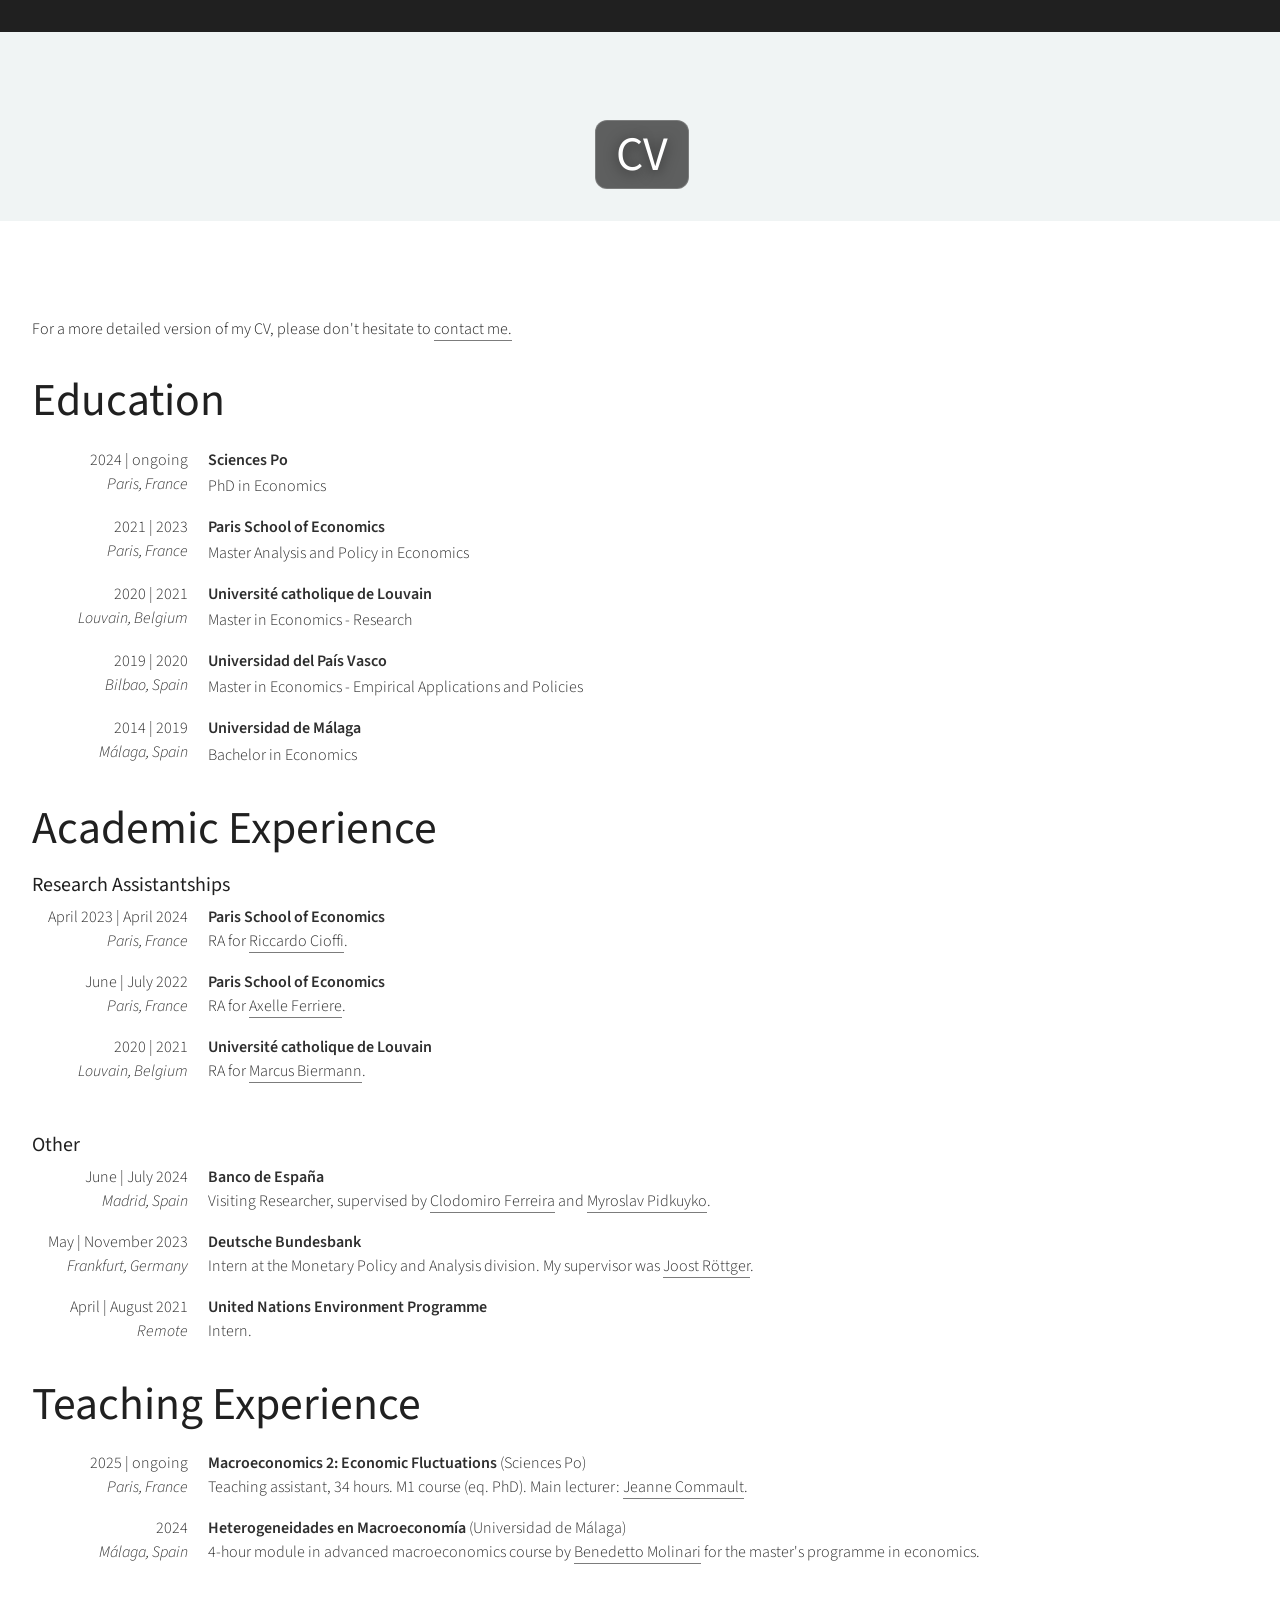
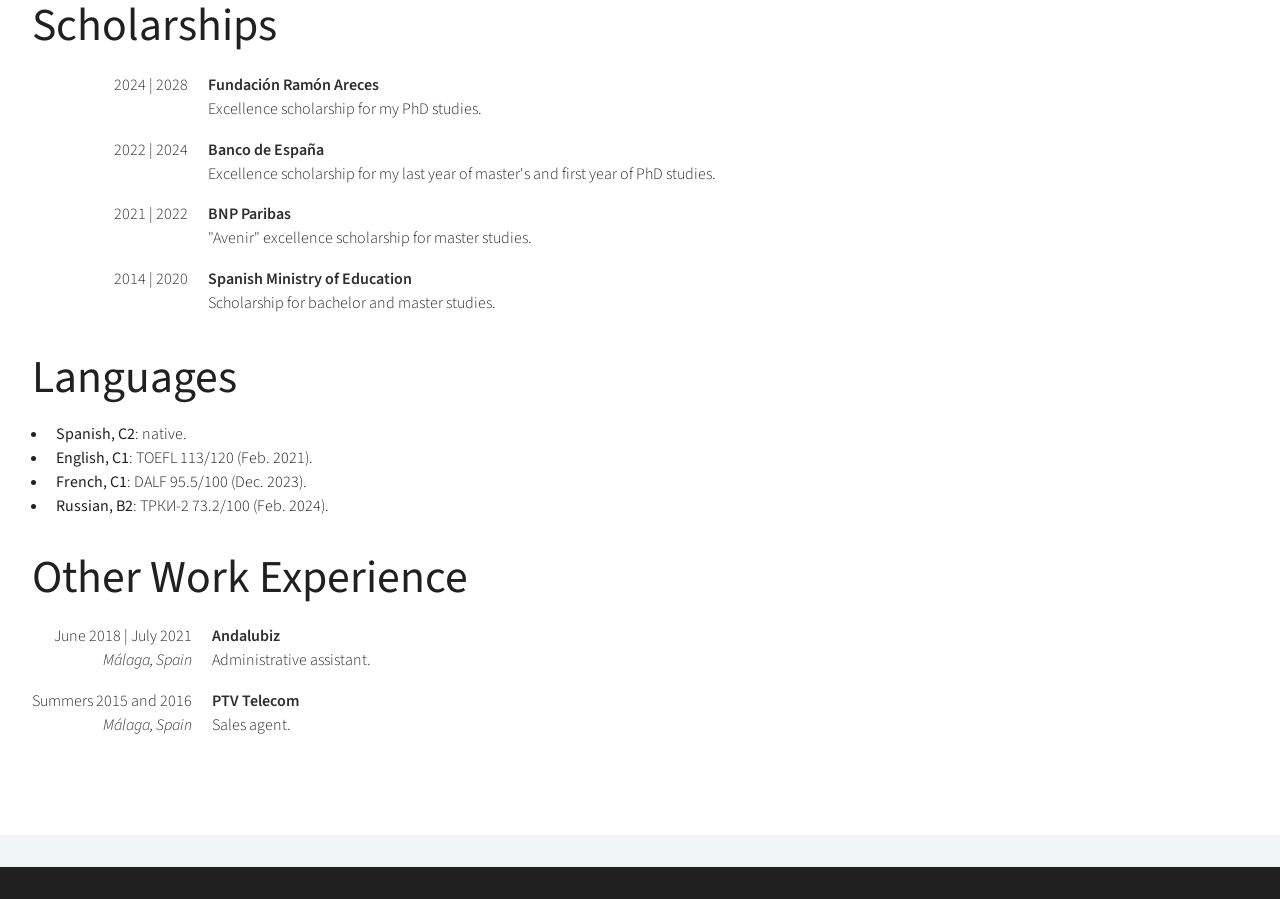
==== commit fb455833: "update PhD start year" ====
--- a/cv.html
+++ b/cv.html
@@ -52,7 +52,7 @@
 										<tbody>
 											<tr>
 												<td class="cv-whenwhere">
-													<div class="cv-years">2023 | ongoing</div>
+													<div class="cv-years">2024 | ongoing</div>
 													<div class="cv-place">Paris, France</div>
 												</td>
 												<td class="cv-what">
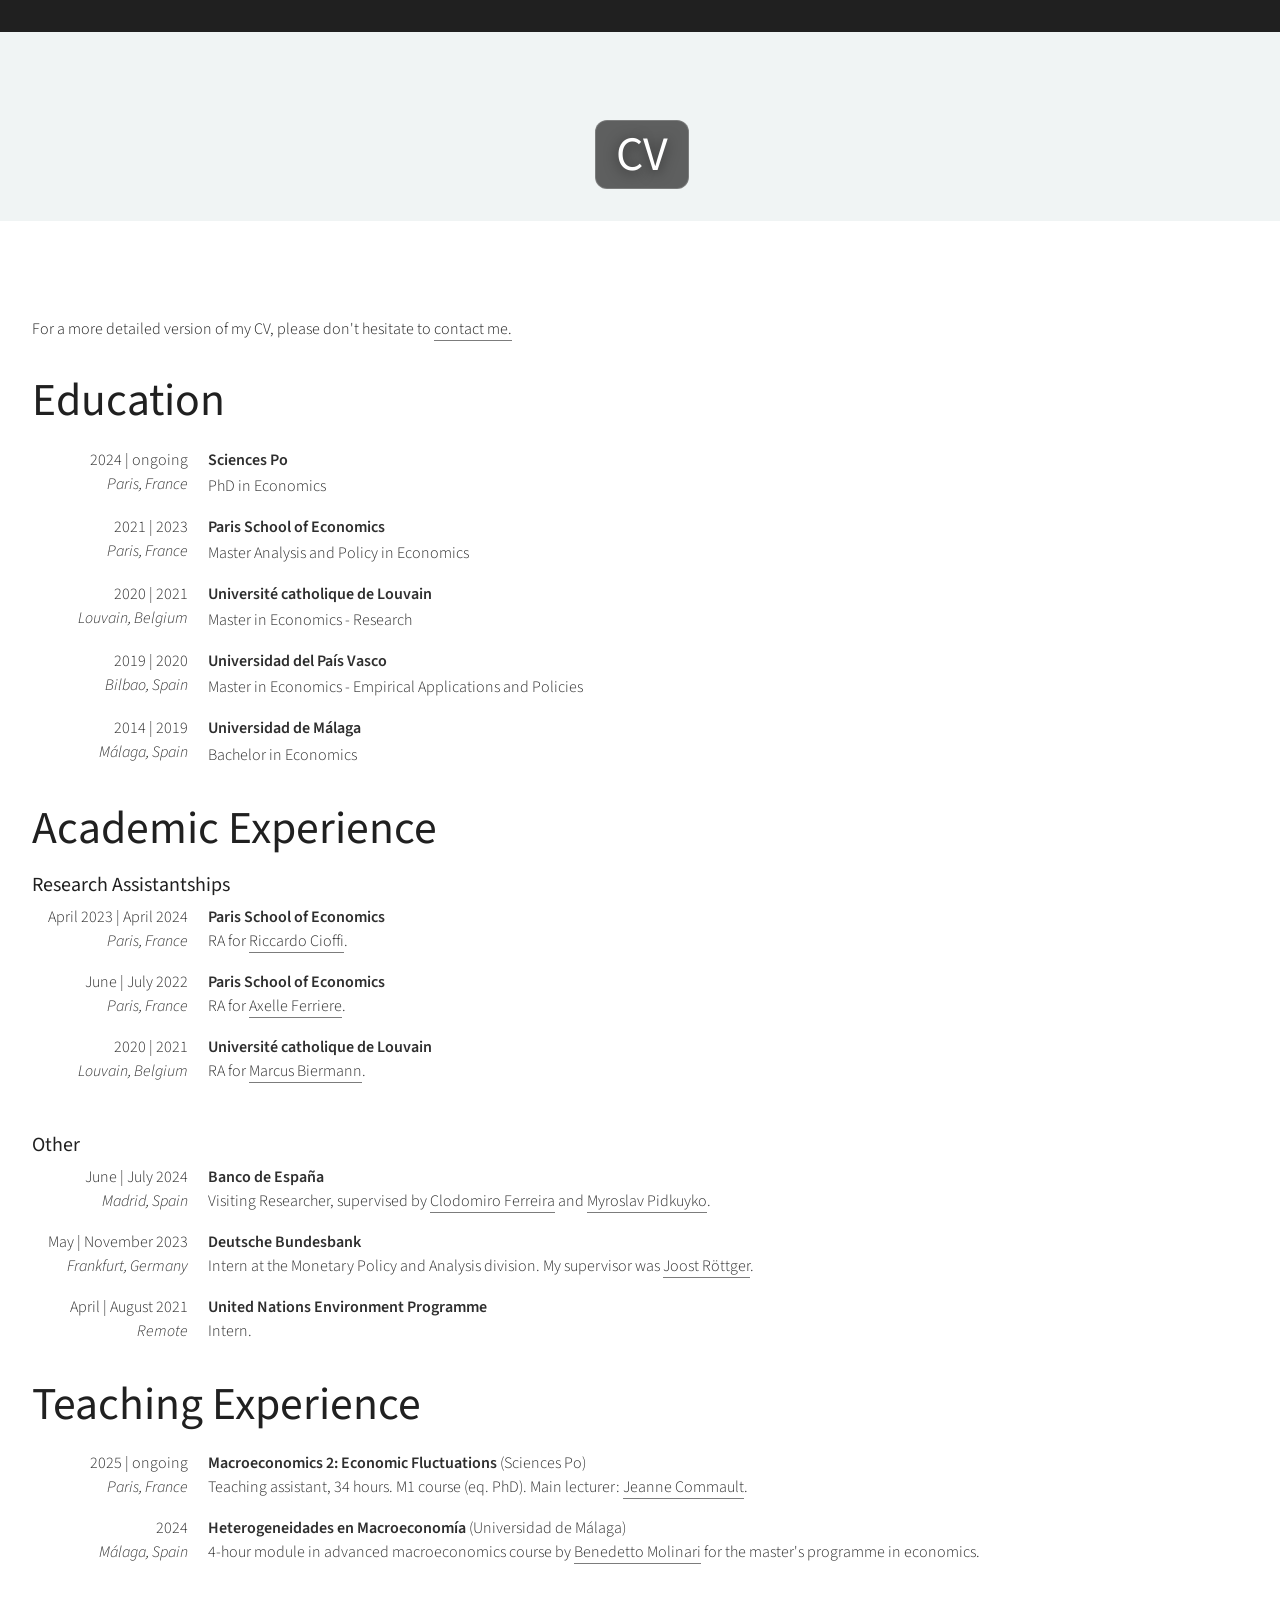
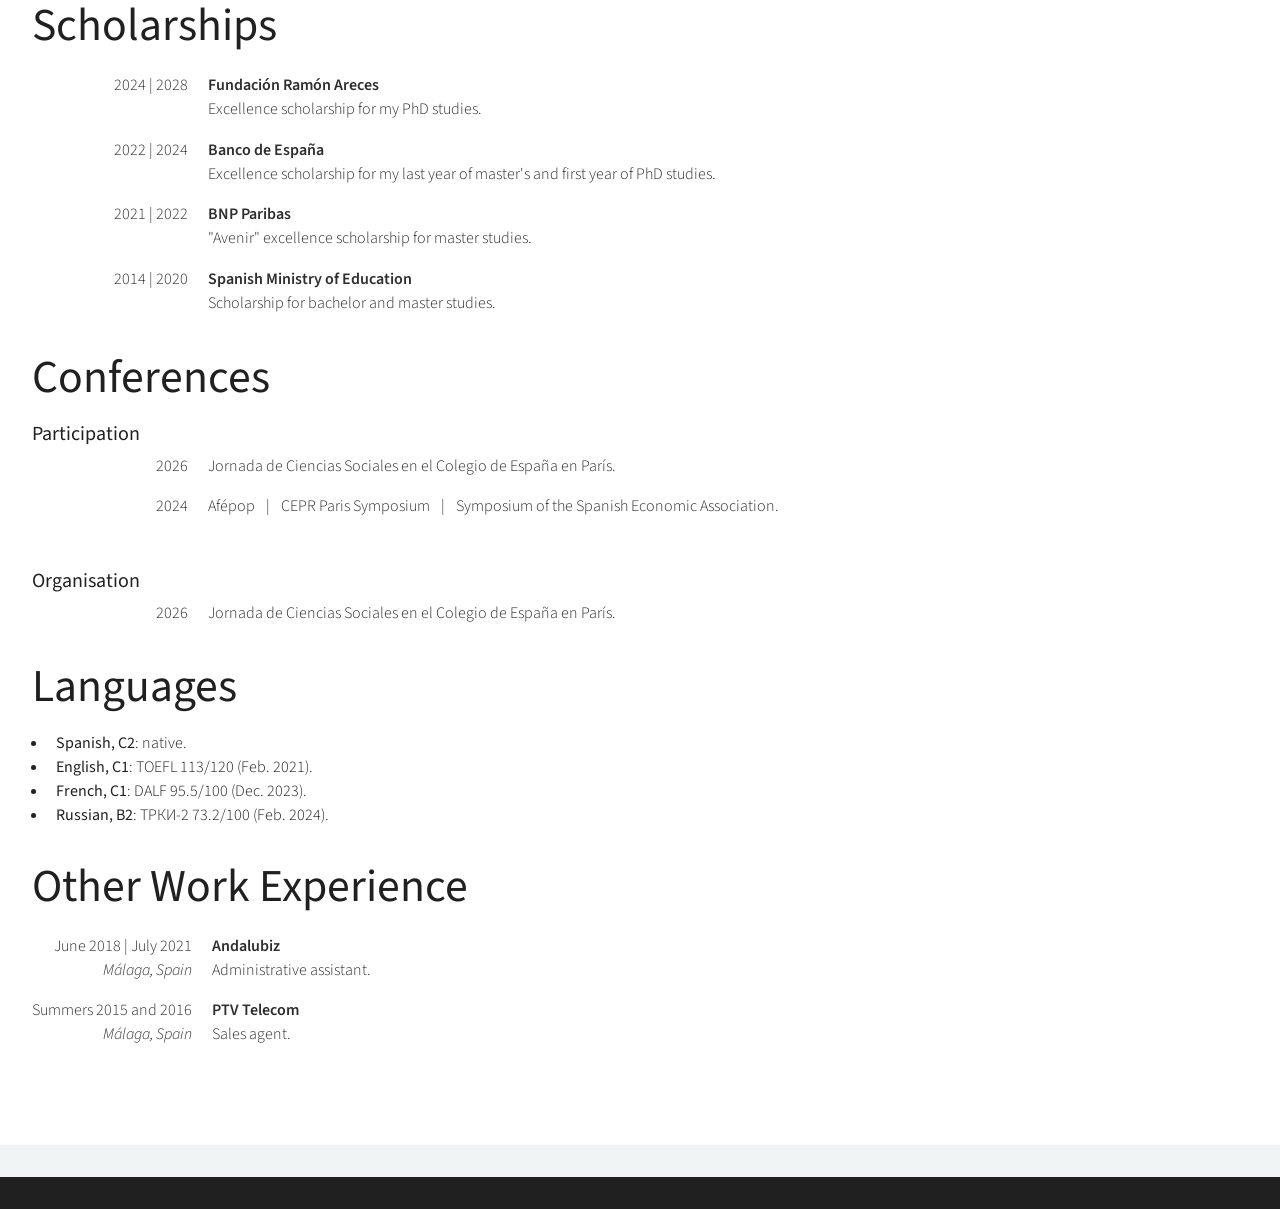
==== commit d1c6ded6: "conferences" ====
--- a/cv.html
+++ b/cv.html
@@ -198,10 +198,6 @@
 								<header>
 									<h2>Teaching Experience</h2>
 								</header>
-								
-								<!-- <header class="cv-subheader">
-									<h3>Teaching Assistantships</h3>
-								</header> -->
 
 								<section>
 									<table class="cv-table" aria-label="Teaching Experience - TA">
@@ -271,6 +267,56 @@
 												<td class="cv-what">
 													<div class="cv-institution">Spanish Ministry of Education</div>
 													<div class="cv-detail">Scholarship for bachelor and master studies.</div>
+												</td>
+											</tr>
+										</tbody>
+									</table>
+								</section>
+								
+								<header>
+									<h2>Conferences</h2>
+								</header>
+								
+								<header class="cv-subheader">
+									<h3>Participation</h3>
+								</header>
+
+								<section>
+									<table class="cv-table" aria-label="Conferences - Participation">
+										<tbody>
+											<tr>
+												<td class="cv-whenwhere">
+													<div class="cv-years">2026</div>
+												</td>
+												<td class="cv-what">
+													<div>Jornada de Ciencias Sociales en el Colegio de España en París.</div>
+												</td>
+											</tr>
+											<tr>
+												<td class="cv-whenwhere">
+													<div class="cv-years">2024</div>
+												</td>
+												<td class="cv-what">
+													<div>Afépop &ensp;|&ensp; CEPR Paris Symposium &ensp;|&ensp; Symposium of the Spanish Economic Association.</div>
+												</td>
+											</tr>
+										</tbody>
+									</table>
+								</section>
+								
+								<header class="cv-subheader">
+									<h3>Organisation</h3>
+								</header>
+
+								<section>
+									<table class="cv-table" aria-label="Conferences - Participation">
+										<tbody>
+											<tr>
+												<td class="cv-whenwhere">
+													<div class="cv-years">2026</div>
+												</td>
+												<td class="cv-what">
+													<div>Jornada de Ciencias Sociales en el Colegio de España en París.</div>
 												</td>
 											</tr>
 										</tbody>
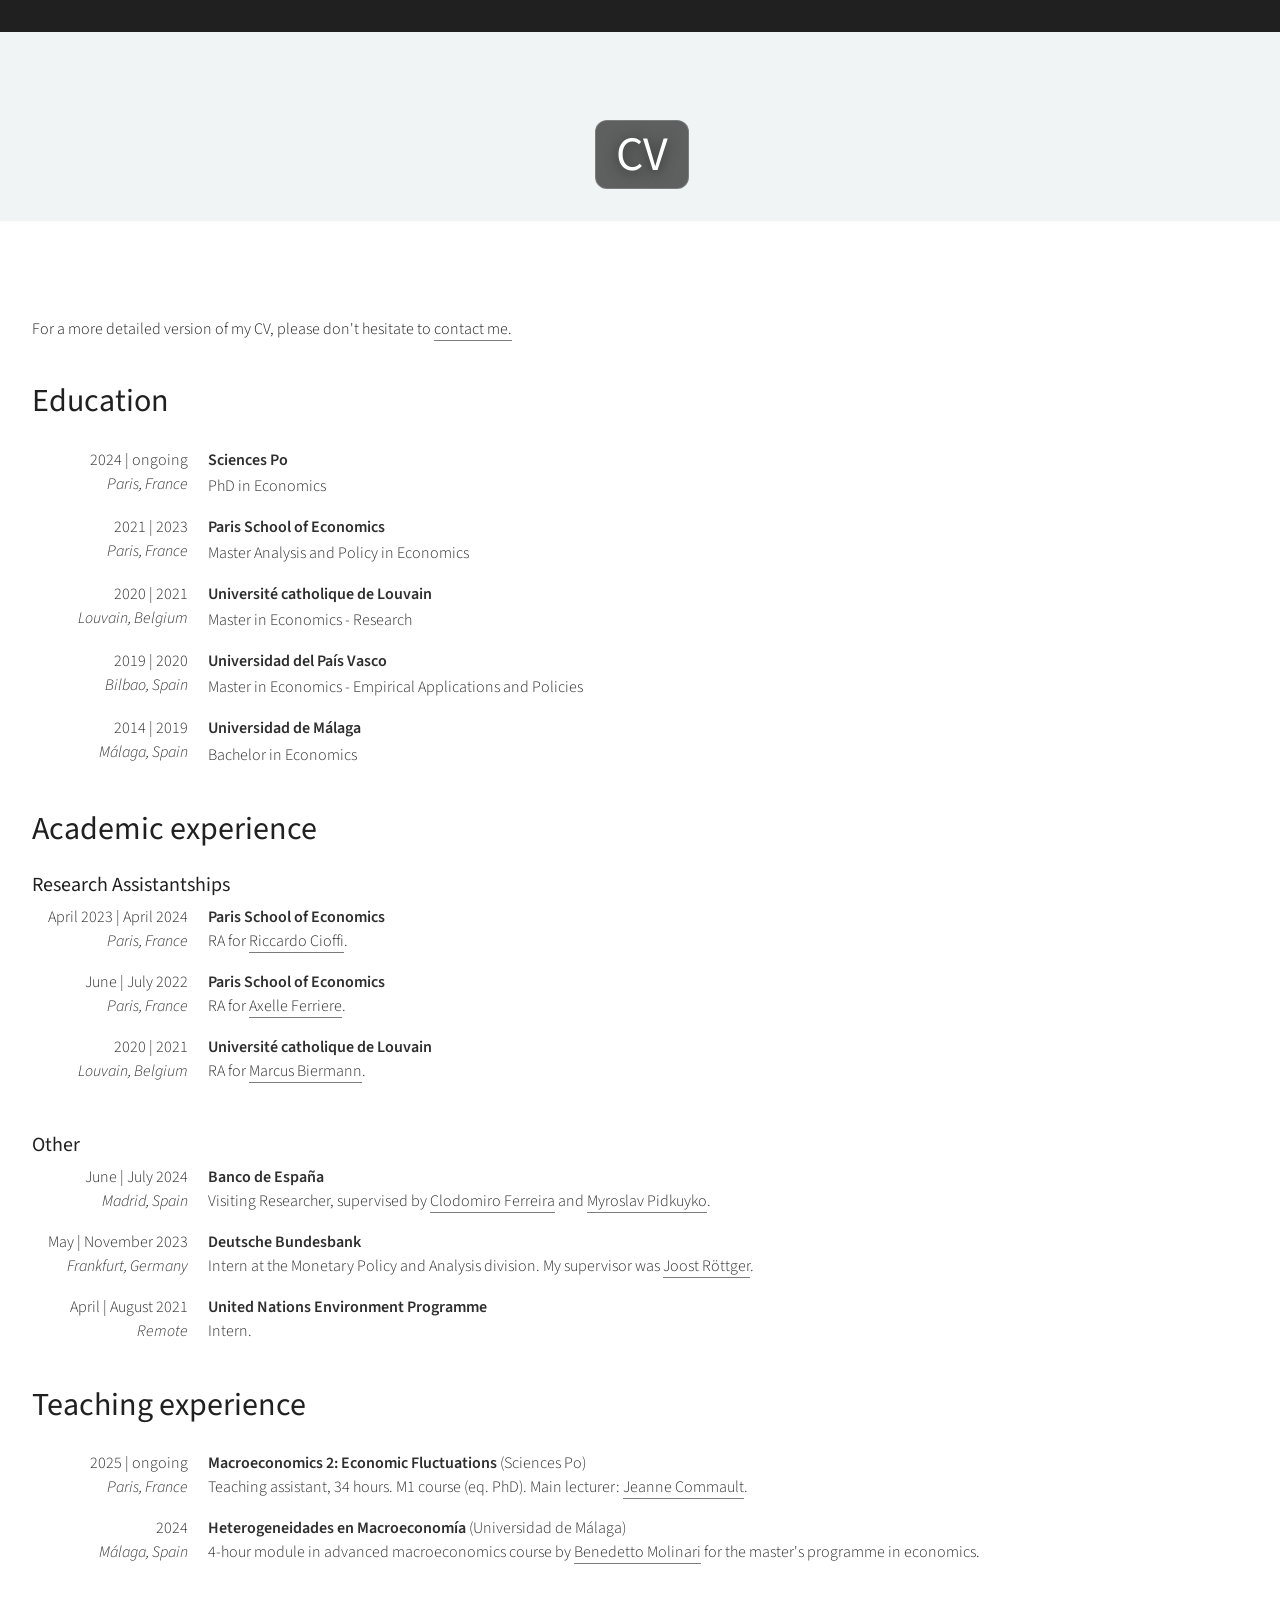
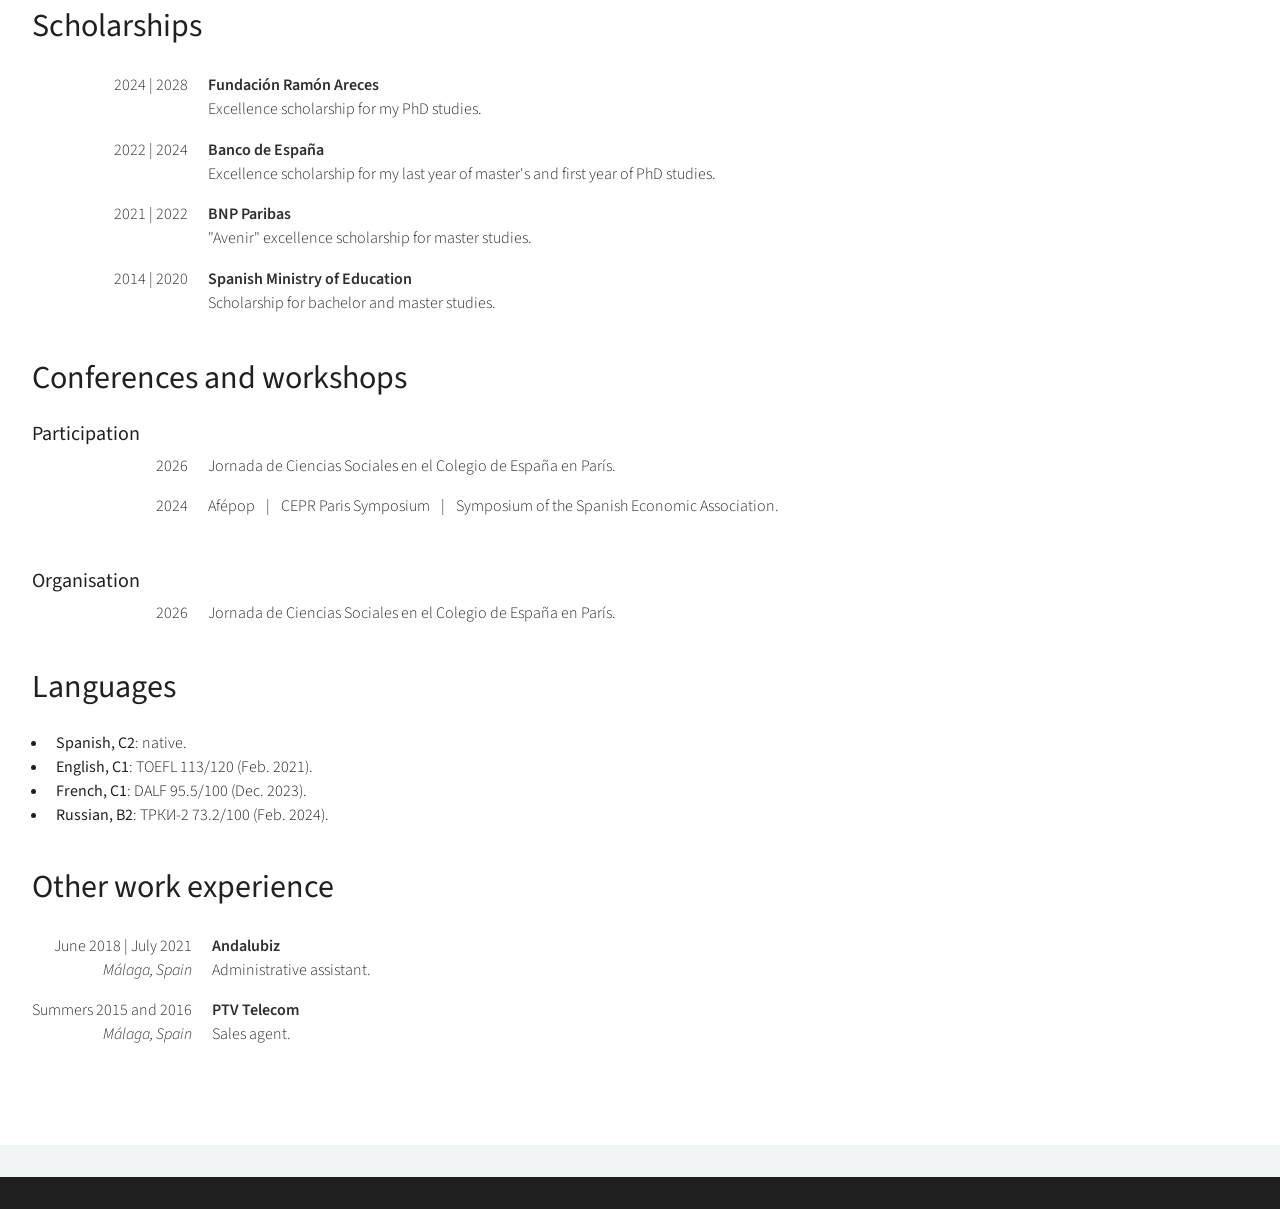
==== commit 1223ef4e: "small change format" ====
--- a/cv.html
+++ b/cv.html
@@ -109,7 +109,7 @@
 								</section>
 								
 								<header>
-									<h2>Academic Experience</h2>
+									<h2>Academic experience</h2>
 								</header>
 								
 								<header class="cv-subheader">
@@ -196,7 +196,7 @@
 								</section>
 								
 								<header>
-									<h2>Teaching Experience</h2>
+									<h2>Teaching experience</h2>
 								</header>
 
 								<section>
@@ -274,7 +274,7 @@
 								</section>
 								
 								<header>
-									<h2>Conferences</h2>
+									<h2>Conferences and workshops</h2>
 								</header>
 								
 								<header class="cv-subheader">
@@ -309,7 +309,7 @@
 								</header>
 
 								<section>
-									<table class="cv-table" aria-label="Conferences - Participation">
+									<table class="cv-table" aria-label="Conferences - Organisation">
 										<tbody>
 											<tr>
 												<td class="cv-whenwhere">
@@ -345,7 +345,7 @@
 								</section>
 
 								<header>
-									<h2>Other Work Experience</h2>
+									<h2>Other work experience</h2>
 								</header>
 
 								<section>
--- a/assets/css/main.css
+++ b/assets/css/main.css
@@ -168,7 +168,7 @@
 	}
 
 	h2 {
-		font-size: 2.85em;
+		font-size: 2em;
 	}
 
 	h3 {
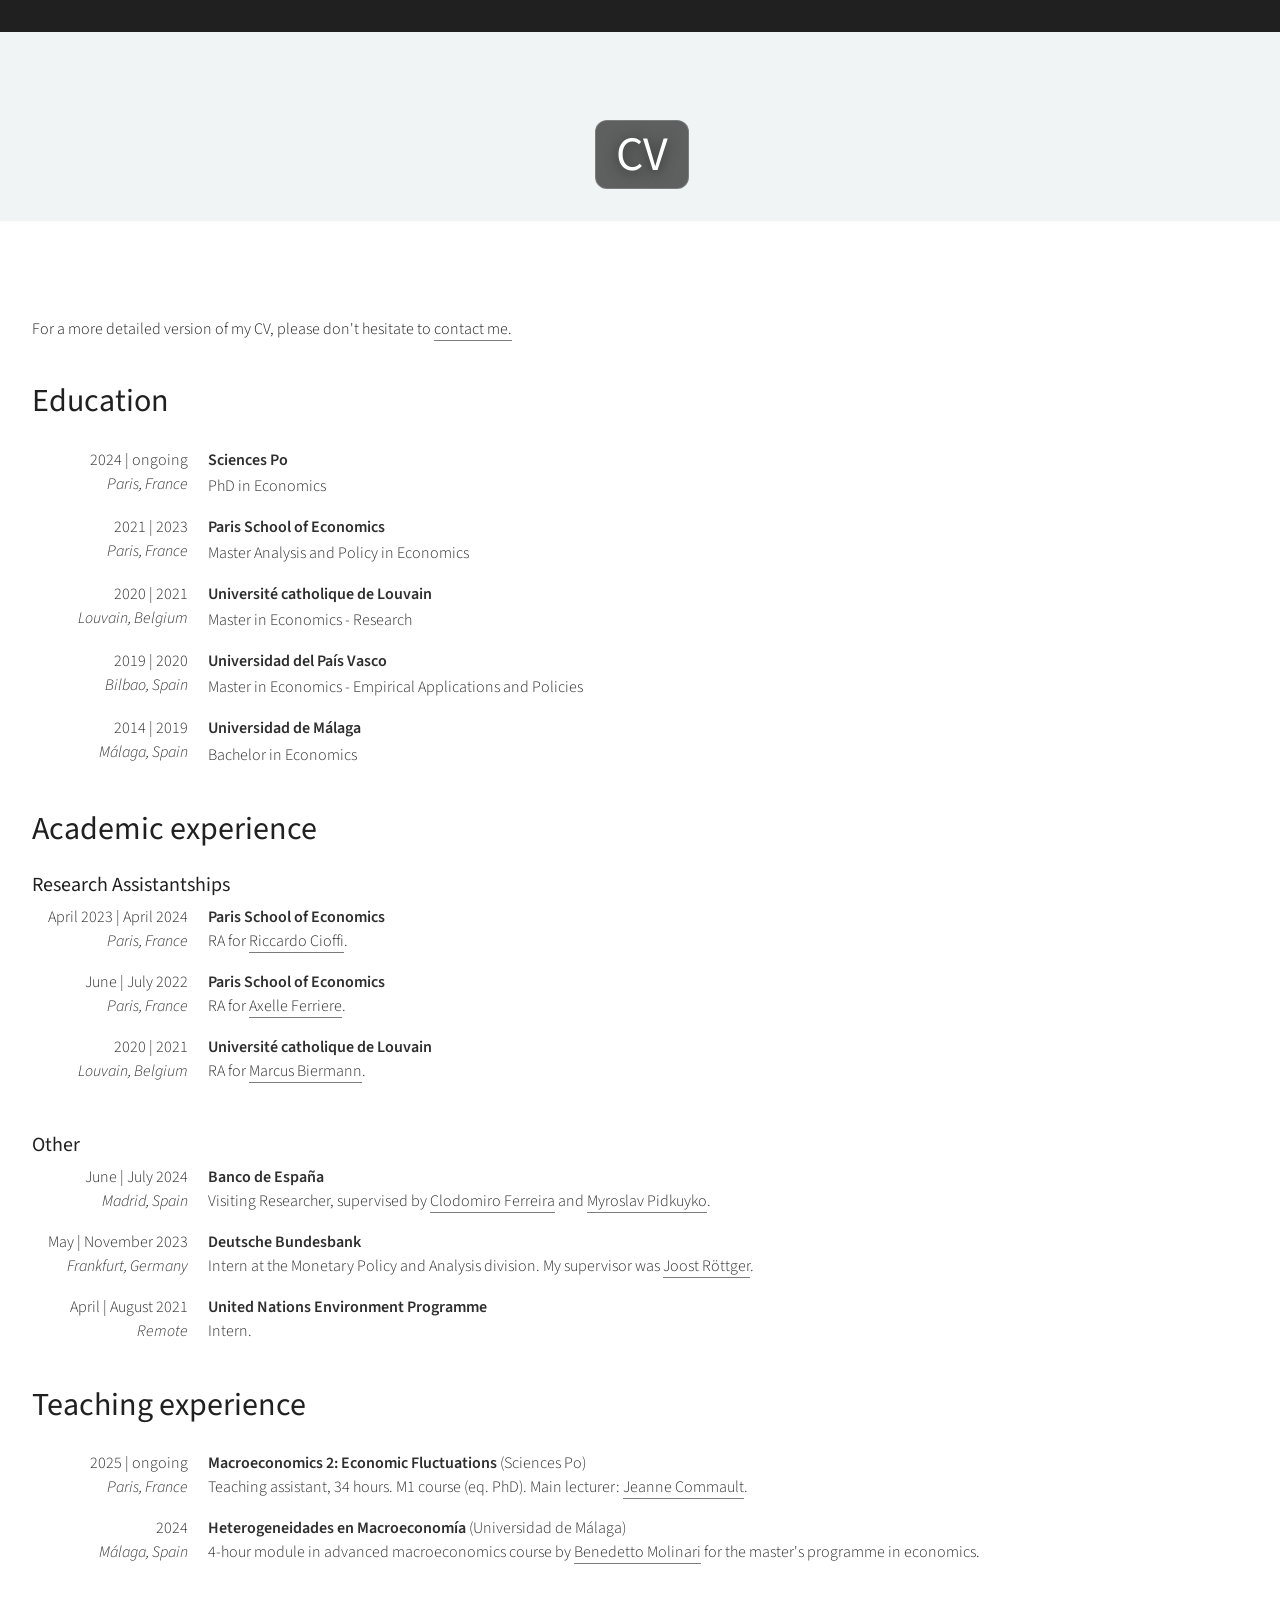
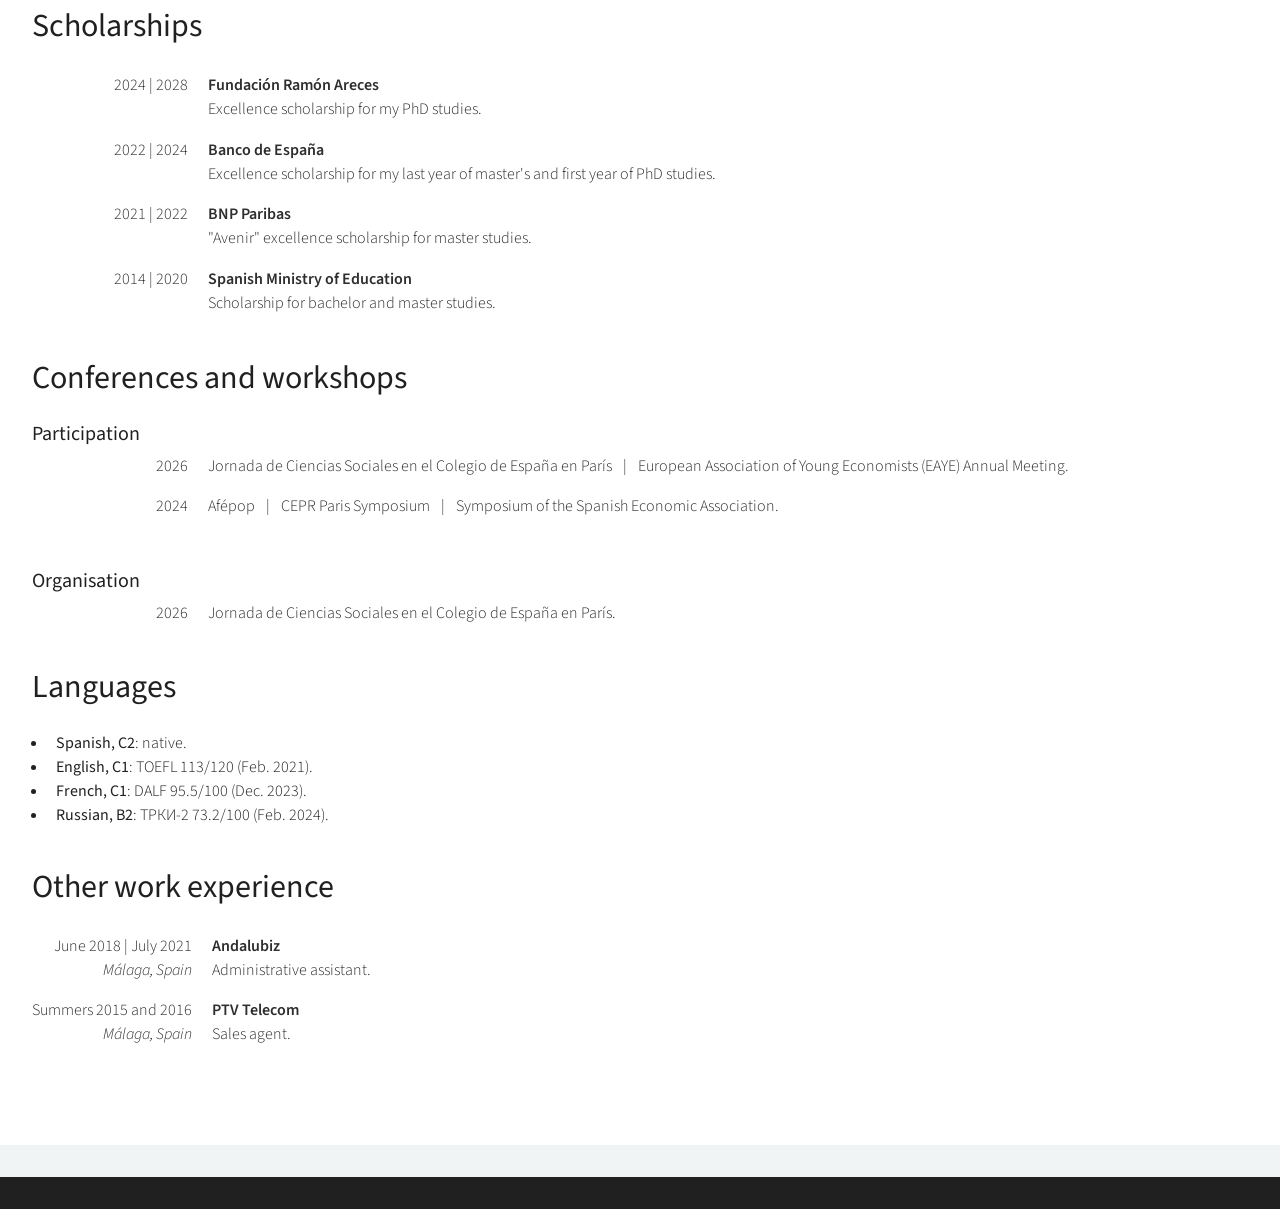
==== commit 218f0a6d: "add EAYE conference" ====
--- a/cv.html
+++ b/cv.html
@@ -289,7 +289,7 @@
 													<div class="cv-years">2026</div>
 												</td>
 												<td class="cv-what">
-													<div>Jornada de Ciencias Sociales en el Colegio de España en París.</div>
+													<div>Jornada de Ciencias Sociales en el Colegio de España en París &ensp;|&ensp; European Association of Young Economists (EAYE) Annual Meeting.</div>
 												</td>
 											</tr>
 											<tr>
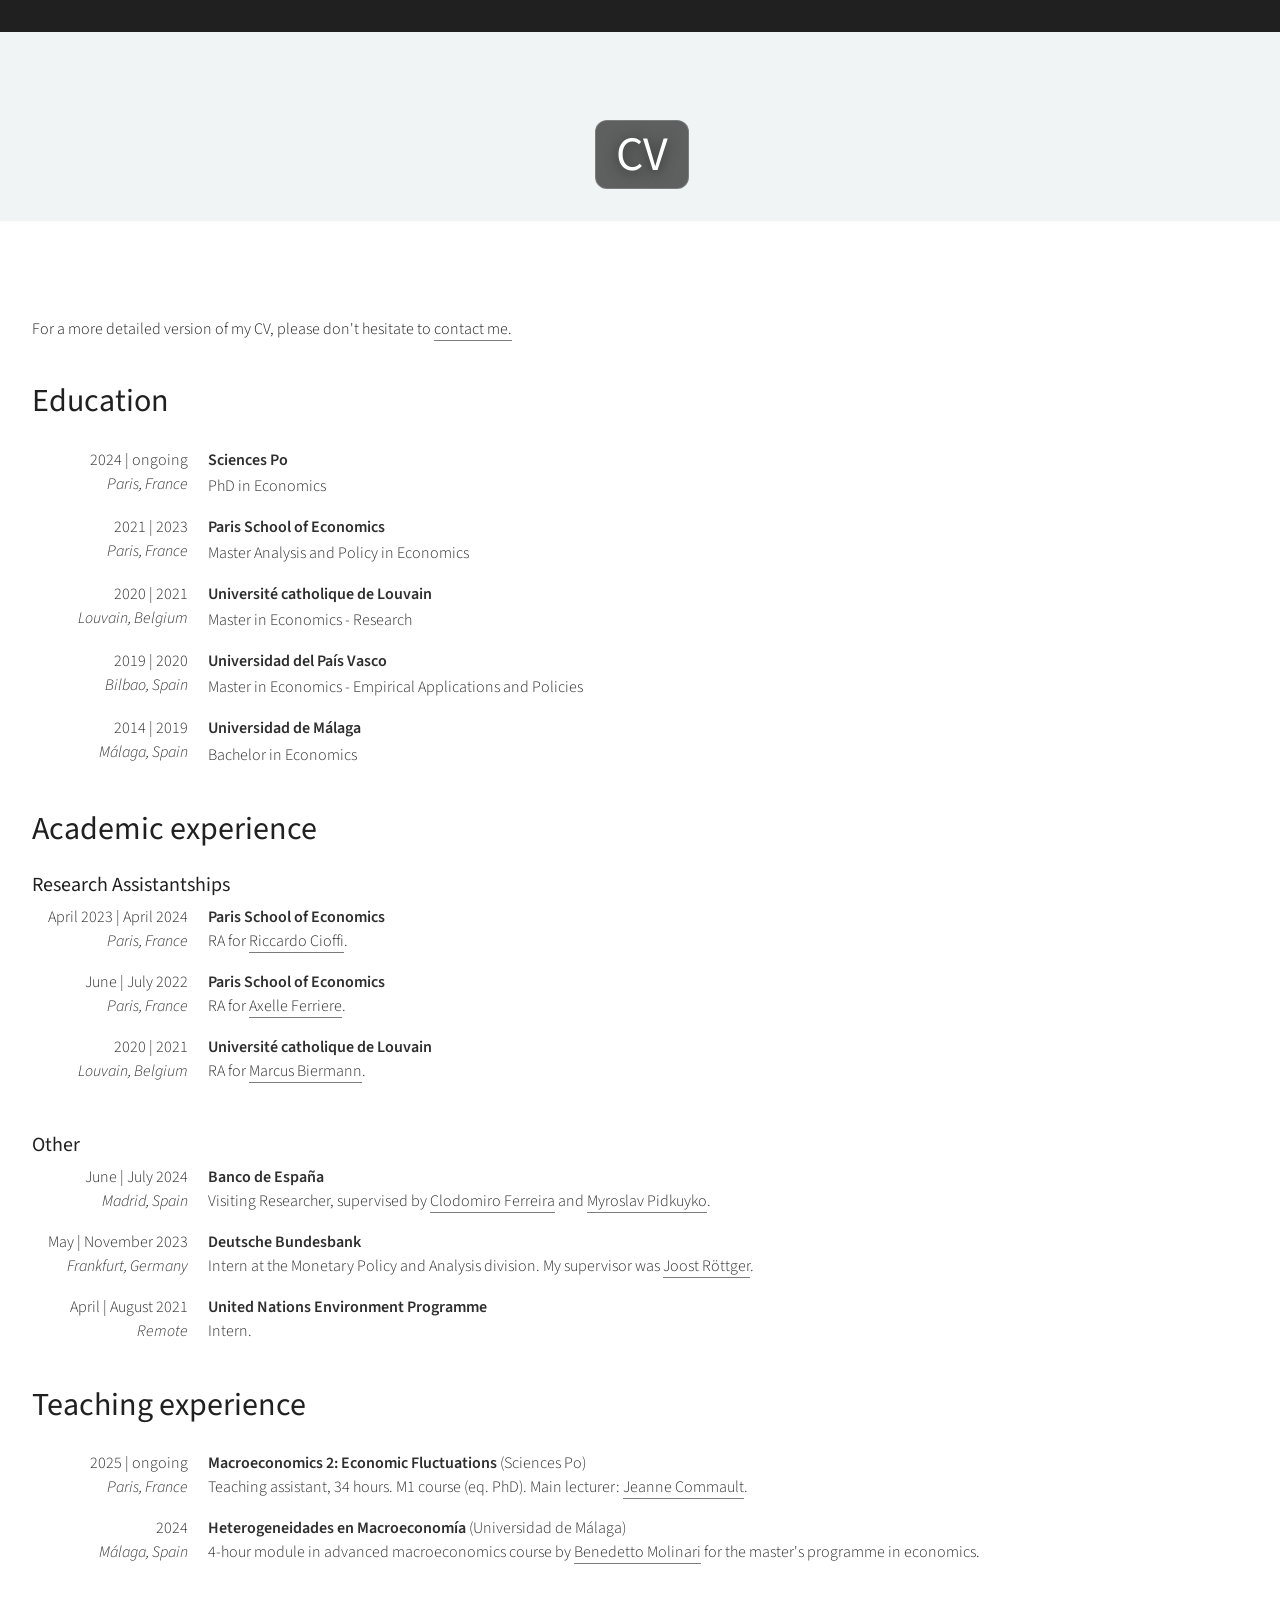
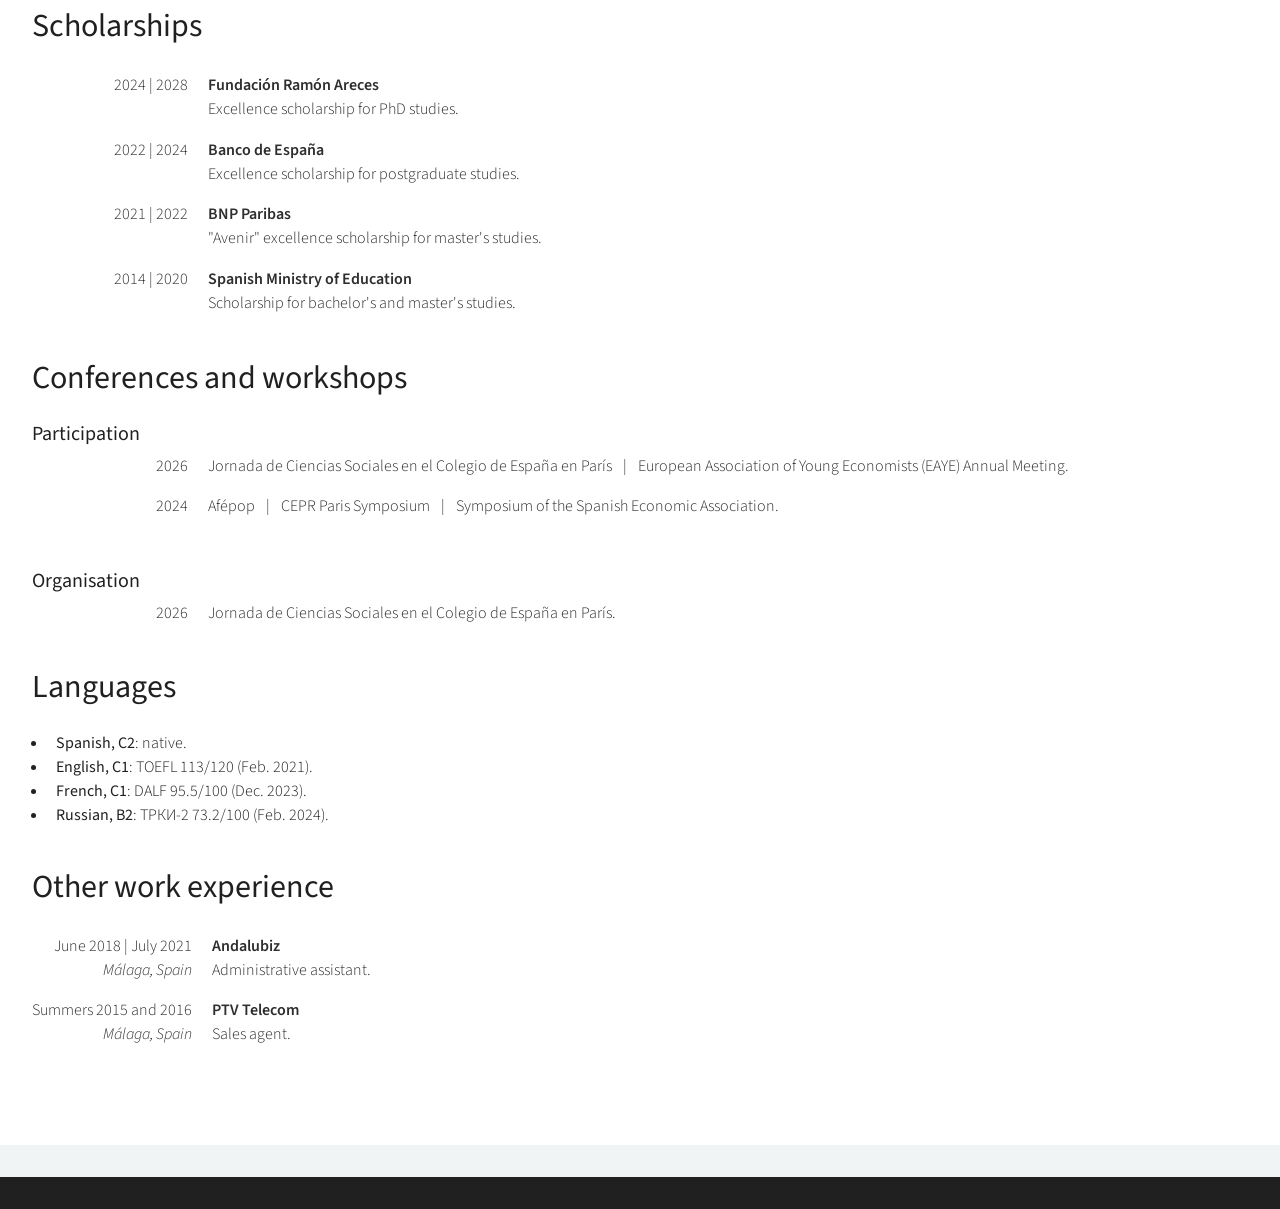
==== commit c0916a29: "correct scholarships" ====
--- a/cv.html
+++ b/cv.html
@@ -239,7 +239,7 @@
 												</td>
 												<td class="cv-what">
 													<div><span class="cv-institution">Fundación Ramón Areces</span></div>
-													<div class="cv-detail">Excellence scholarship for my PhD studies.</div>
+													<div class="cv-detail">Excellence scholarship for PhD studies.</div>
 												</td>
 											</tr>
 											<tr>
@@ -248,7 +248,7 @@
 												</td>
 												<td class="cv-what">
 													<div class="cv-institution">Banco de España</div>
-													<div class="cv-detail">Excellence scholarship for my last year of master's and first year of PhD studies.</div>
+													<div class="cv-detail">Excellence scholarship for postgraduate studies.</div>
 												</td>
 											</tr>
 											<tr>
@@ -257,7 +257,7 @@
 												</td>
 												<td class="cv-what">
 													<div class="cv-institution">BNP Paribas</div>
-													<div class="cv-detail">"Avenir" excellence scholarship for master studies.</div>
+													<div class="cv-detail">"Avenir" excellence scholarship for master's studies.</div>
 												</td>
 											</tr>
 											<tr>
@@ -266,7 +266,7 @@
 												</td>
 												<td class="cv-what">
 													<div class="cv-institution">Spanish Ministry of Education</div>
-													<div class="cv-detail">Scholarship for bachelor and master studies.</div>
+													<div class="cv-detail">Scholarship for bachelor's and master's studies.</div>
 												</td>
 											</tr>
 										</tbody>
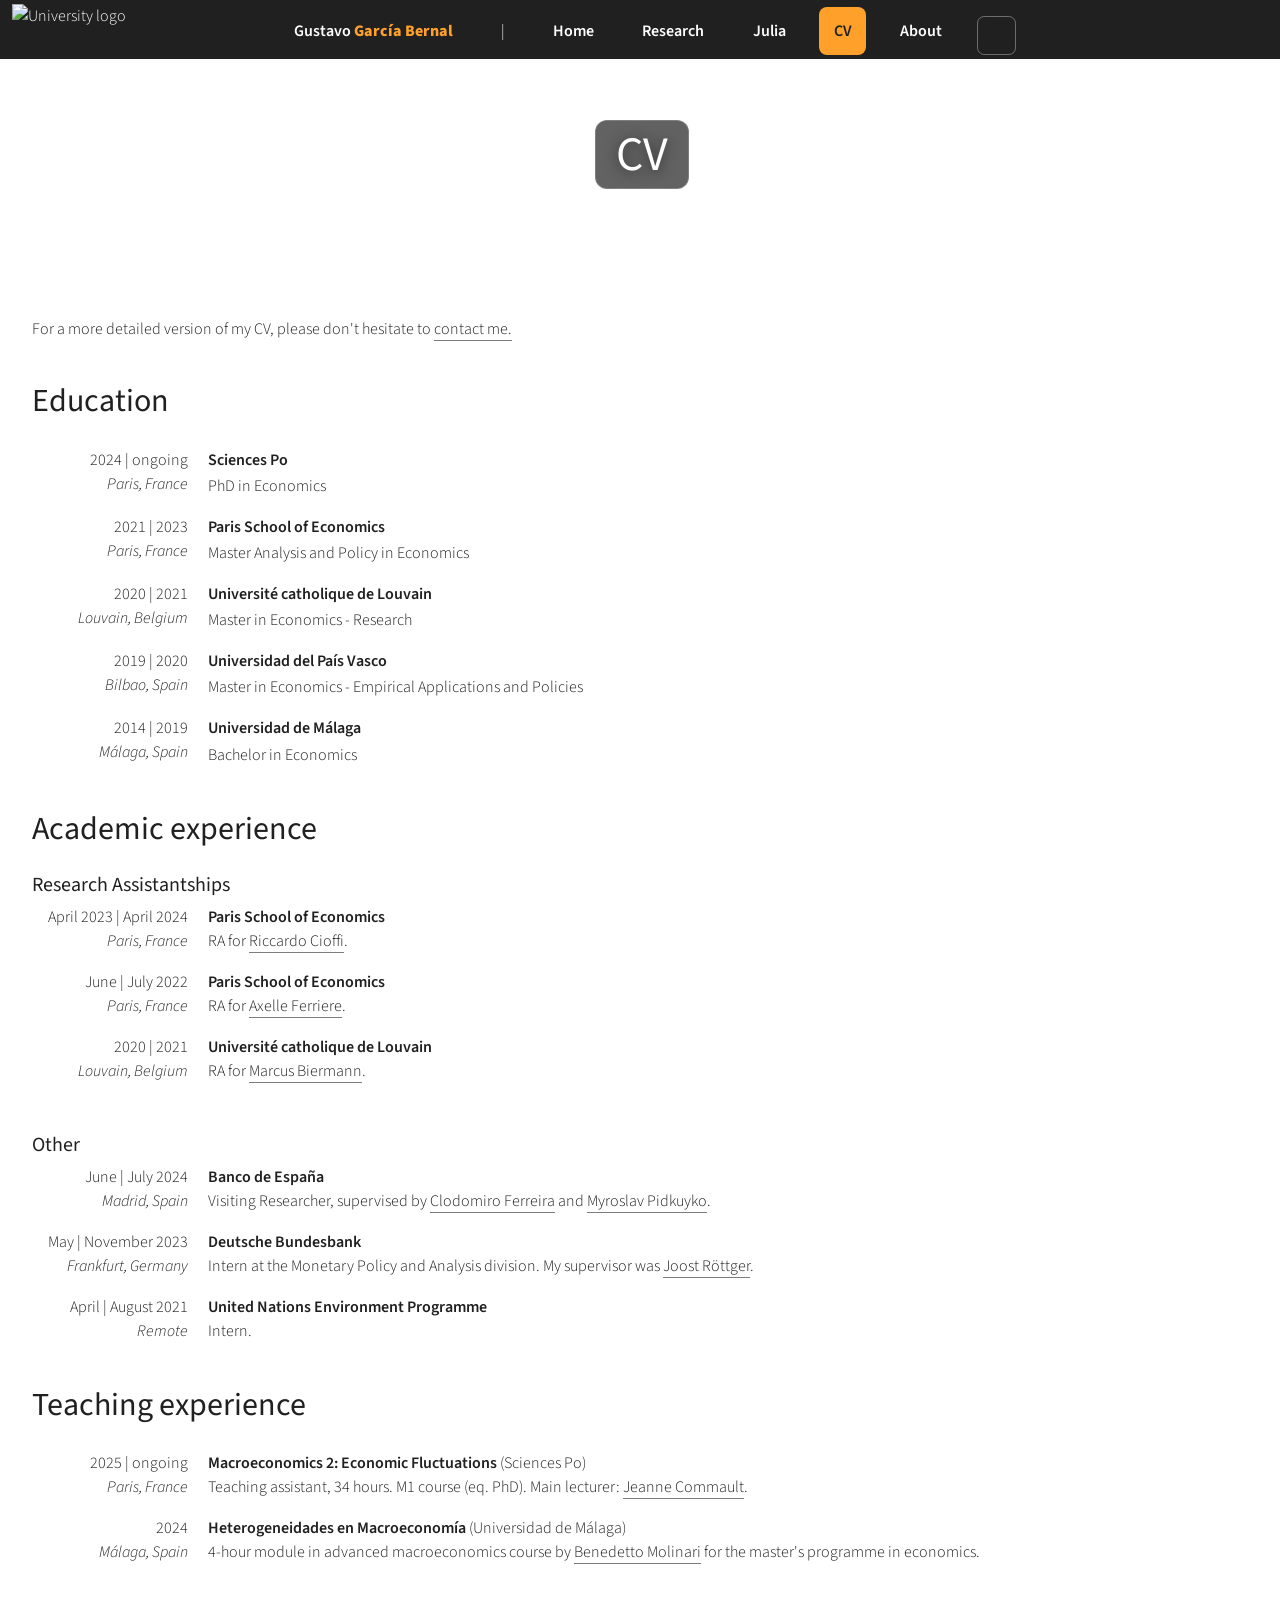
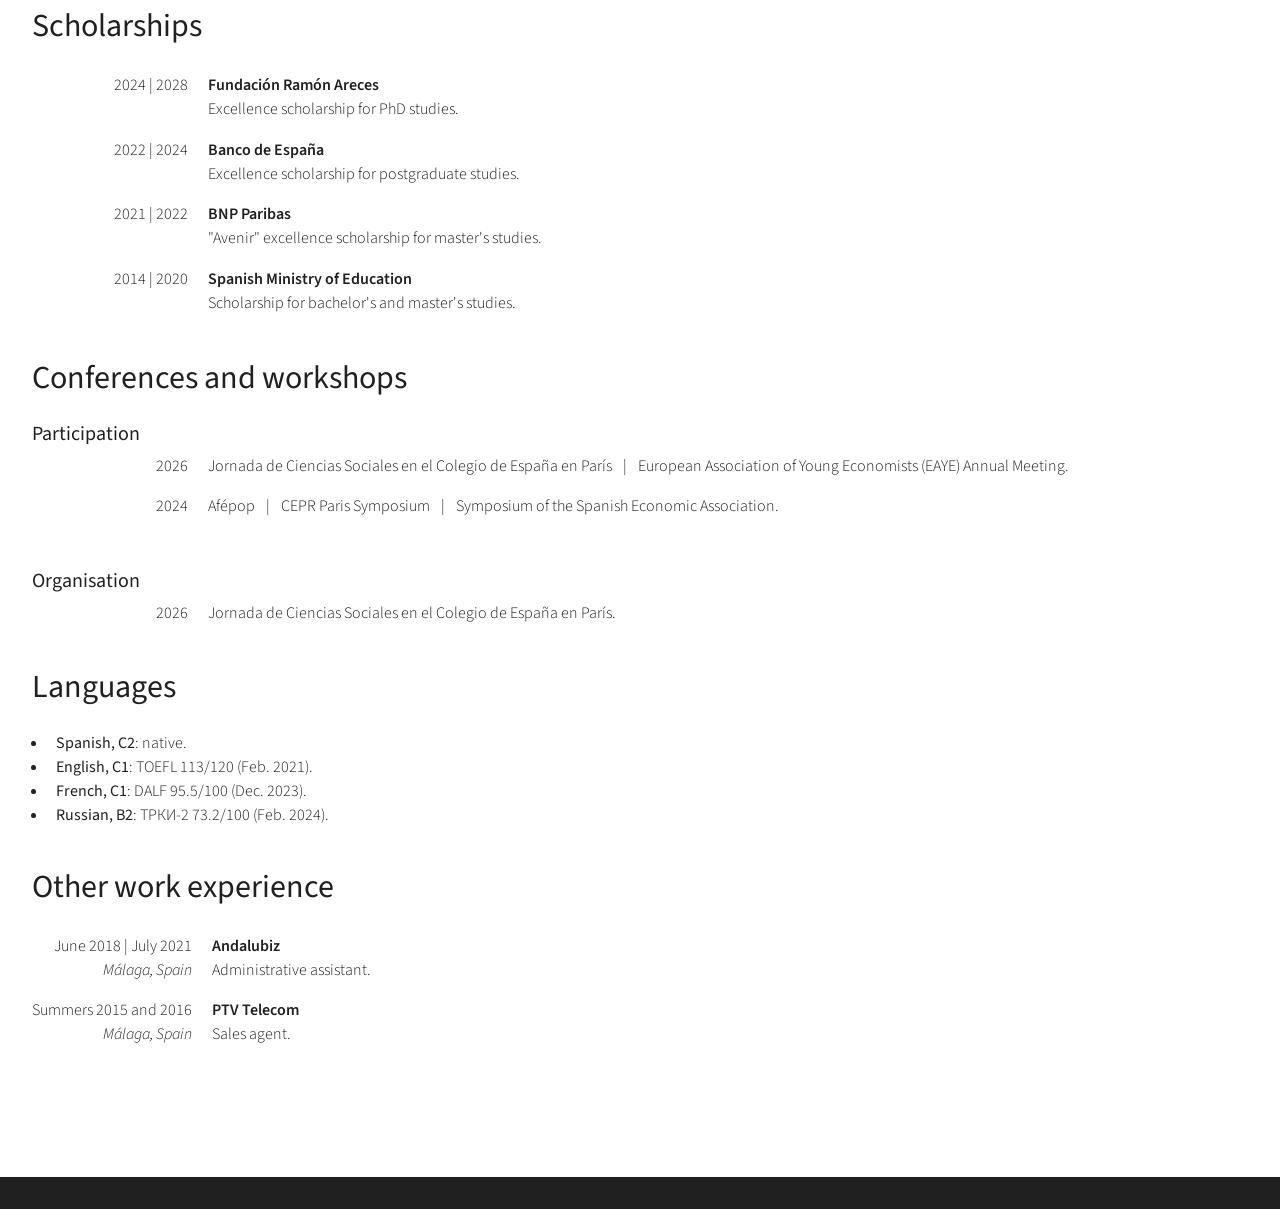
==== commit ad6bcbbe: "light and dark modes" ====
--- a/cv.html
+++ b/cv.html
@@ -16,6 +16,7 @@
 		<link rel="canonical" href="https://garciabernal.github.io/cv.html" />
 		<link rel="icon" type="image/png" href="images/scpo_emblema.png" />
 		<link rel="apple-touch-icon" href="images/scpo_emblema.png" />
+		<script src="assets/js/theme.js"></script>
 		<link rel="stylesheet" href="assets/css/main.css" />
 		<noscript><link rel="stylesheet" href="assets/css/noscript.css" /></noscript>
 	</head>
--- a/assets/css/main.css
+++ b/assets/css/main.css
@@ -5,6 +5,7 @@
 /* Theme variables */
 
 	:root {
+		color-scheme: light;
 		/* Colour definitions */
 		--verde: #228947;
 		--naranja: #ffa02b;
@@ -16,16 +17,94 @@
 		--colordos: var(--grisoscuro);
 		--colortres: var(--grisclaro);
 		--colorcuatro: var(--naranja);
+		--colorsuperficie: #ffffff;
+		--colorsuperficie-alt: #ffffff;
+		--colorfondo: #ffffff;
+		--colorborde: #e5e5e5;
+		--colorinput-bg: #fafafa;
+		--colorinput-border: #e5e5e5;
+		--coloricon-bg: #252c26;
+		--coloricon-text: #ffffff;
+		--header-panel-bg: rgba(32, 32, 32, 0.7);
+		--header-panel-border: rgba(255, 255, 255, 0.18);
+		--header-overlay: var(--colorfondo);
+		--dropotron-bg: rgba(255, 255, 255, 0.975);
+		--dropotron-text: #5b5b5b;
+		--dropotron-border: rgba(128, 128, 128, 0.2);
+		--shadow-elevated: 0 0.15em 0.25em 0 rgba(0, 0, 0, 0.25);
+		--theme-toggle-bg: transparent;
+		--theme-toggle-text: #ffffff;
+		--theme-toggle-border: rgba(255, 255, 255, 0.35);
+		--theme-toggle-hover-bg: rgba(255, 255, 255, 0.12);
+		--home-text-color: var(--grisoscuro);
+		--home-photo-border: #ffffff;
+		--navbutton-bg: rgba(132, 128, 136, 0.75);
 		/* Navigation menu */
-		--colornav: var(--colordos);
+		--colornav: var(--grisoscuro);
 		--colornav-texto: #ffffff;
-		--colornav-texto-activo: var(--colordos);
+		--colornav-texto-activo: var(--grisoscuro);
 		/* Footer */
-		--colorpie: var(--colordos);
+		--colorpie: var(--grisoscuro);
 		--colorpie-texto: #ffffff;
 		/* Buttons */
 		--colorboton: var(--colorcuatro);
 		--colorboton-hover: var(--colorcuatro);
+	}
+
+	:root[data-theme="dark"] {
+		color-scheme: dark;
+		--colordos: #ffffff;
+		--colortres: #d0d0d0;
+		--colorsuperficie: var(--gris);
+		--colorsuperficie-alt: var(--gris);
+		--colorfondo: var(--gris);
+		--colorborde: rgba(255, 255, 255, 0.22);
+		--colorinput-bg: rgba(255, 255, 255, 0.08);
+		--colorinput-border: rgba(255, 255, 255, 0.3);
+		--coloricon-bg: #252c26;
+		--coloricon-text: #ffffff;
+		--theme-toggle-bg: transparent;
+		--theme-toggle-text: #ffffff;
+		--theme-toggle-border: rgba(255, 255, 255, 0.35);
+		--theme-toggle-hover-bg: rgba(255, 255, 255, 0.14);
+		--home-text-color: #ffffff;
+		--home-photo-border: var(--grisoscuro);
+		--navbutton-bg: rgba(132, 128, 136, 0.75);
+		--colorpie: var(--grisoscuro);
+		--colorpie-texto: #ffffff;
+		--colorboton: var(--colorcuatro);
+		--colorboton-hover: var(--colorcuatro);
+	}
+
+	:root[data-theme="light"] {
+		color-scheme: light;
+	}
+
+	@media (prefers-color-scheme: dark) {
+		:root:not([data-theme="light"]) {
+			color-scheme: dark;
+			--colordos: #ffffff;
+			--colortres: #d0d0d0;
+			--colorsuperficie: var(--gris);
+			--colorsuperficie-alt: var(--gris);
+			--colorfondo: var(--gris);
+			--colorborde: rgba(255, 255, 255, 0.22);
+			--colorinput-bg: rgba(255, 255, 255, 0.08);
+			--colorinput-border: rgba(255, 255, 255, 0.3);
+			--coloricon-bg: #252c26;
+			--coloricon-text: #ffffff;
+			--theme-toggle-bg: transparent;
+			--theme-toggle-text: #ffffff;
+			--theme-toggle-border: rgba(255, 255, 255, 0.35);
+			--theme-toggle-hover-bg: rgba(255, 255, 255, 0.14);
+			--home-text-color: #ffffff;
+			--home-photo-border: var(--grisoscuro);
+			--navbutton-bg: rgba(132, 128, 136, 0.75);
+			--colorpie: var(--grisoscuro);
+			--colorpie-texto: #ffffff;
+			--colorboton: var(--colorcuatro);
+			--colorboton-hover: var(--colorcuatro);
+		}
 	}
 
 /*
@@ -110,7 +189,7 @@
 	}
 
 	body {
-		background: #f0f4f4;
+		background: var(--colorfondo);
 		color: var(--colordos);
 		font-size: 15pt;
 		line-height: 1.85em;
@@ -217,7 +296,7 @@
 	}
 
 	blockquote {
-		border-left: solid 0.5em #ddd;
+		border-left: solid 0.5em var(--colorborde);
 		padding: 1em 0 1em 2em;
 		font-style: italic;
 	}
@@ -1993,7 +2072,7 @@
 	form label {
 		display: block;
 		font-weight: 400;
-		color: #483949;
+		color: var(--colordos);
 		margin: 0 0 1em 0;
 	}
 
@@ -2005,10 +2084,11 @@
 		-webkit-appearance: none;
 		display: block;
 		border: 0;
-		background: #fafafa;
+		background: var(--colorinput-bg);
+		color: var(--colordos);
 		width: 100%;
 		border-radius: 0.5em;
-		border: solid 1px #E5E5E5;
+		border: solid 1px var(--colorinput-border);
 		padding: 1em;
 		-moz-transition: background-color 0.35s ease-in-out, border-color 0.35s ease-in-out;
 		-webkit-transition: background-color 0.35s ease-in-out, border-color 0.35s ease-in-out;
@@ -2021,7 +2101,7 @@
 		form input[type="password"]:focus,
 		form select:focus,
 		form textarea:focus {
-			background: #fff;
+			background: var(--colorsuperficie);
 			border-color: var(--colorboton);
 		}
 
@@ -2037,19 +2117,19 @@
 	}
 
 	form ::-webkit-input-placeholder {
-		color: #555 !important;
+		color: var(--colortres) !important;
 	}
 
 	form :-moz-placeholder {
-		color: #555 !important;
+		color: var(--colortres) !important;
 	}
 
 	form ::-moz-placeholder {
-		color: #555 !important;
+		color: var(--colortres) !important;
 	}
 
 	form :-ms-input-placeholder {
-		color: #555 !important;
+		color: var(--colortres) !important;
 	}
 
 	form ::-moz-focus-inner {
@@ -2067,7 +2147,7 @@
 		}
 
 			table.default tbody tr {
-				border-top: solid 1px #e5e5e5;
+				border-top: solid 1px var(--colorborde);
 			}
 
 				table.default tbody tr:first-child {
@@ -2075,7 +2155,7 @@
 				}
 
 				table.default tbody tr:nth-child(2n+1) {
-					background: #fafafa;
+					background: var(--colorsuperficie-alt);
 				}
 
 			table.default td {
@@ -2089,18 +2169,18 @@
 			}
 
 			table.default thead {
-				border-bottom: solid 2px #e5e5e5;
+					border-bottom: solid 2px var(--colorborde);
 			}
 
 			table.default tfoot {
-				border-top: solid 2px #e5e5e5;
+					border-top: solid 2px var(--colorborde);
 			}
 
 	/* CV table (two-column layout similar to LaTeX tabularx) */
 
 		.cv-table {
 			width: 100%;
-			color: var(--coloruno);
+			color: var(--colordos);
 		}
 
 			.cv-subheader {
@@ -2259,8 +2339,8 @@
 		.icon.circled {
 			position: relative;
 			display: inline-block;
-			background: #252c26;
-			color: #fff;
+			background: var(--coloricon-bg);
+			color: var(--coloricon-text);
 			border-radius: 100%;
 			width: 3em;
 			height: 3em;
@@ -2276,7 +2356,7 @@
 /* Wrapper */
 
 	.wrapper {
-		background: #fff;
+		background: var(--colorsuperficie);
 		margin: 0 0 2em 0;
 		padding: 6em 0 6em 0;
 	}
@@ -2321,8 +2401,8 @@
 
 		/* Semi-transparent panel behind header text for readability */
 		body:not(.homepage) #header .inner > header {
-			background: rgba(32, 32, 32, 0.7);
-			border: solid 1px rgba(255, 255, 255, 0.18);
+				background: var(--header-panel-bg);
+				border: solid 1px var(--header-panel-border);
 			border-radius: 0.75em;
 			/* box-shadow: 0 0.35em 1.25em rgba(0, 0, 0, 0.25); */
 			padding: 0.6em 1.25em;
@@ -2390,9 +2470,14 @@
 		}
 
 	body.homepage #header {
-		height: 100vh;
-		min-height: 40em;
-	}
+		height: auto;
+		min-height: 32em;
+		padding: 5.25em 0 3em 0;
+	}
+
+		body.homepage #header:before {
+			display: none;
+		}
 
 	body.homepage #header header {
 		display: block;
@@ -2417,7 +2502,7 @@
 		border-radius: 100%;
 		object-fit: cover;
 		object-position: 50% 15%;
-		border: solid 5px var(--colordos);
+		border: solid 5px var(--home-photo-border);
 		box-shadow: 0 0.35em 1.25em var(--coloruno);
 	}
 
@@ -2425,7 +2510,7 @@
 		width: 400px;
 		height: 400px;
 		border-radius: 100%;
-		border: solid 5px var(--colordos);
+		border: solid 5px var(--home-photo-border);
 		box-shadow: 0 0.35em 1.25em var(--coloruno);
 		overflow: hidden;
 		position: relative;
@@ -2460,9 +2545,16 @@
 		opacity: 0.92;
 	}
 
+	body.homepage #header h1,
+	body.homepage #header .home-hero__text > p {
+		color: var(--home-text-color);
+		text-shadow: none;
+	}
+
 	body.homepage #header .home-hero__text > ul.icons {
 		display: table;
 		margin: 0em auto 0 auto;
+		color: var(--home-text-color);
 	}
 
 		body.homepage #header h1 {
@@ -2496,7 +2588,7 @@
 
 		body.homepage #header:after {
 			content: '';
-			background: var(--coloruno);
+			background: var(--header-overlay);
 			display: block;
 			position: absolute;
 			left: 0;
@@ -2649,31 +2741,69 @@
 				}
 
 				#nav > ul > li > a:focus-visible {
-					outline: 2px solid rgba(255, 255, 255, 0.55);
+					outline: 2px solid currentColor;
 					outline-offset: 4px;
 					border-radius: 0.35em;
 				}
 
+				#nav > ul > li.nav-theme {
+					padding: 0;
+					border-color: transparent;
+				}
+
+				#nav > ul > li.nav-theme:hover,
+				#nav > ul > li.nav-theme:focus-within {
+					border-color: transparent;
+					font-weight: 400;
+				}
+
+				#nav .theme-toggle {
+					display: inline-flex;
+					align-items: center;
+					justify-content: center;
+					padding: 0;
+					width: 2.45em;
+					height: 2.45em;
+					border-radius: 0.45em;
+					border: solid 1px var(--theme-toggle-border);
+					background: var(--theme-toggle-bg);
+					color: var(--theme-toggle-text);
+					font: inherit;
+					font-weight: 600;
+					line-height: 1;
+				}
+
+				#nav .theme-toggle:hover,
+				#nav .theme-toggle:focus-visible {
+					background: var(--theme-toggle-hover-bg);
+					border-color: var(--colorcuatro);
+					outline: 0;
+				}
+
+				#nav .theme-toggle .icon {
+					font-size: 0.95em;
+				}
+
 				#nav > ul > li > ul {
 					display: none;
 				}
 
 	.dropotron {
-		background: rgba(255, 255, 255, 0.975);
+		background: var(--dropotron-bg);
 		padding: 1em 1.25em 1em 1.25em;
 		line-height: 1em;
 		height: auto;
 		text-align: left;
 		border-radius: 0.5em;
-		box-shadow: 0 0.15em 0.25em 0 rgba(0, 0, 0, 0.25);
+		box-shadow: var(--shadow-elevated);
 		min-width: 12em;
 		margin-top: -1em;
 		list-style: none;
 	}
 
 		.dropotron li {
-			border-top: solid 1px rgba(128, 128, 128, 0.2);
-			color: #5b5b5b;
+			border-top: solid 1px var(--dropotron-border);
+			color: var(--dropotron-text);
 			padding-left: 0;
 		}
 
@@ -2706,7 +2836,7 @@
 				left: 50%;
 				top: -0.7em;
 				margin-left: -0.75em;
-				border-bottom: solid 0.75em rgba(255, 255, 255, 0.975);
+				border-bottom: solid 0.75em var(--dropotron-bg);
 				border-left: solid 0.75em rgba(64, 64, 64, 0);
 				border-right: solid 0.75em rgba(64, 64, 64, 0);
 			}
@@ -2714,7 +2844,7 @@
 /* Banner */
 
 	#banner {
-		background: #fff;
+		background: var(--colorsuperficie);
 		text-align: center;
 		padding: 4.5em 0 4.5em 0;
 		margin-bottom: 0;
@@ -2826,7 +2956,7 @@
 
 		#footer .copyright {
 			text-align: center;
-			color: var(--colorpie-texto);
+			color: #fff;
 			font-size: 0.75em;
 			line-height: 1.25em;
 			margin: 0;
@@ -2869,13 +2999,13 @@
 					top: 50%;
 					width: 1px;
 					height: 1em;
-					background: var(--colorpie-texto);
+					background: currentColor;
 					transform: translateY(-50%);
 				}
 			}
 
 			#footer .copyright a {
-				color: var(--colorpie-texto);
+				color: #fff;
 			}
 
 				#footer .copyright a:hover {
@@ -2970,7 +3100,7 @@
 		.carousel article {
 			display: inline-block;
 			width: 18em;
-			background: #fff;
+			background: var(--colorsuperficie);
 			text-align: center;
 			padding: 0 1em 3em 1em;
 			margin: 0 2em 0 0;
@@ -3294,8 +3424,8 @@
 						text-decoration: none;
 						font-style: normal;
 						content: '\f0c9';
-						color: #fff;
-						color: #fff;
+						color: var(--colornav-texto);
+						color: var(--colornav-texto);
 						text-align: center;
 						display: block;
 						font-size: 14px;
@@ -3305,7 +3435,7 @@
 						position: absolute;
 						left: 50%;
 						margin-left: -40px;
-						background: rgba(132, 128, 136, 0.75);
+						background: var(--navbutton-bg);
 						border-top: 0;
 						border-radius: 0 0 0.35em 0.35em;
 					}
@@ -3331,7 +3461,7 @@
 				top: 0;
 				width: 100%;
 				z-index: 10002;
-				background: #1f1920;
+				background: var(--colorsuperficie);
 				box-shadow: inset 0px -2px 5px 0px rgba(0, 0, 0, 0.25);
 				font-size: 1em;
 			}
@@ -3354,10 +3484,10 @@
 					display: block;
 					text-decoration: none;
 					padding: 0.5em;
-					color: #ddd;
+					color: var(--colordos);
 					font-weight: 600;
 					border: 0;
-					border-top: dotted 1px rgba(255, 255, 255, 0.05);
+					border-top: dotted 1px var(--colorborde);
 					-moz-transition: background-color 0.2s ease-in-out, color 0.2s ease-in-out;
 					-webkit-transition: background-color 0.2s ease-in-out, color 0.2s ease-in-out;
 					-ms-transition: background-color 0.2s ease-in-out, color 0.2s ease-in-out;
@@ -3366,8 +3496,8 @@
 
 					#navPanel .link:hover,
 					#navPanel .link:focus-visible {
-						background-color: rgba(255, 255, 255, 0.06);
-						color: #fff;
+						background-color: rgba(201, 108, 9, 0.12);
+						color: var(--colordos);
 						outline: 0;
 					}
 
@@ -3376,7 +3506,7 @@
 					}
 
 					#navPanel .link.depth-0 {
-						color: #fff;
+						color: var(--colordos);
 						font-weight: 600;
 					}
 
@@ -3406,7 +3536,7 @@
 				}
 
 				#navPanel .depth-0 {
-					color: #fff;
+					color: var(--colordos);
 				}
 
 			body.navPanel-visible #page-wrapper {
@@ -3492,7 +3622,7 @@
 
 			body.homepage #header {
 				min-height: 0;
-				padding: 5.5em 0 5em 0;
+				padding: 4.5em 0 3.25em 0;
 				height: auto;
 			}
 
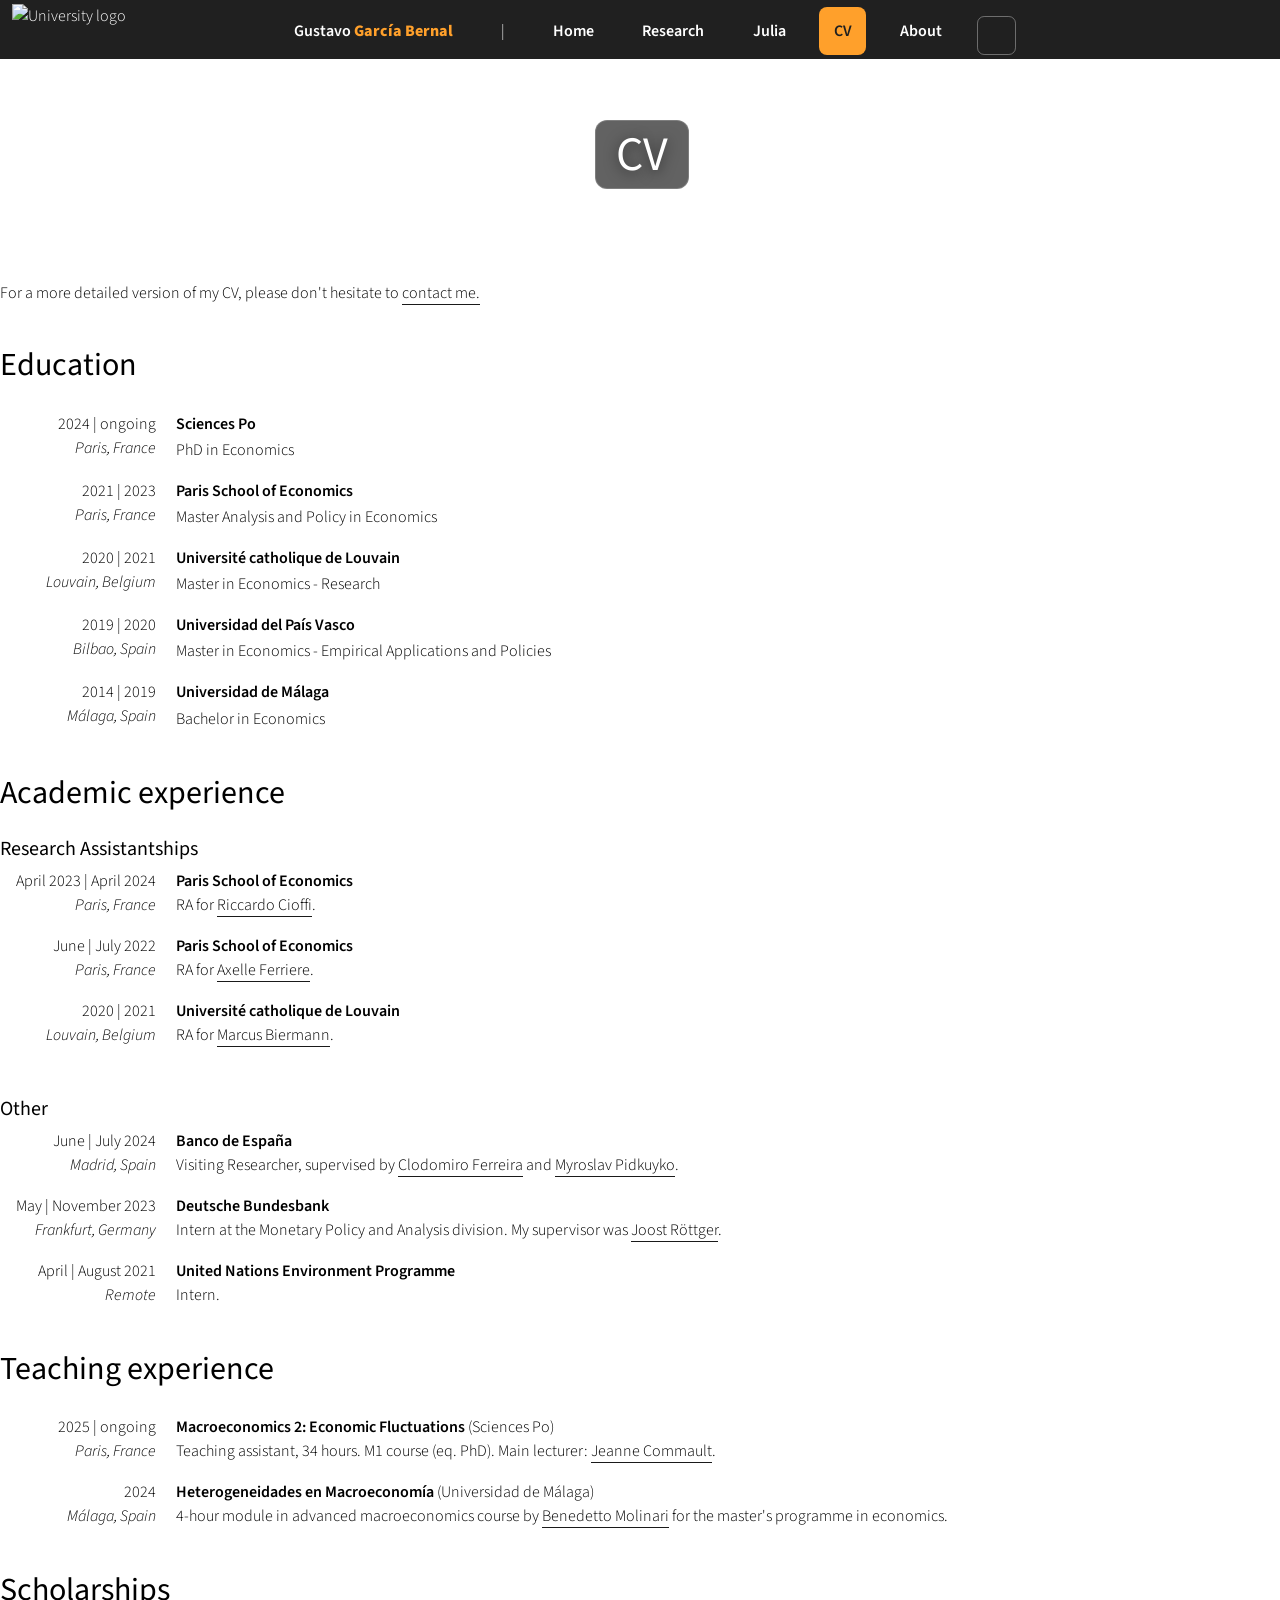
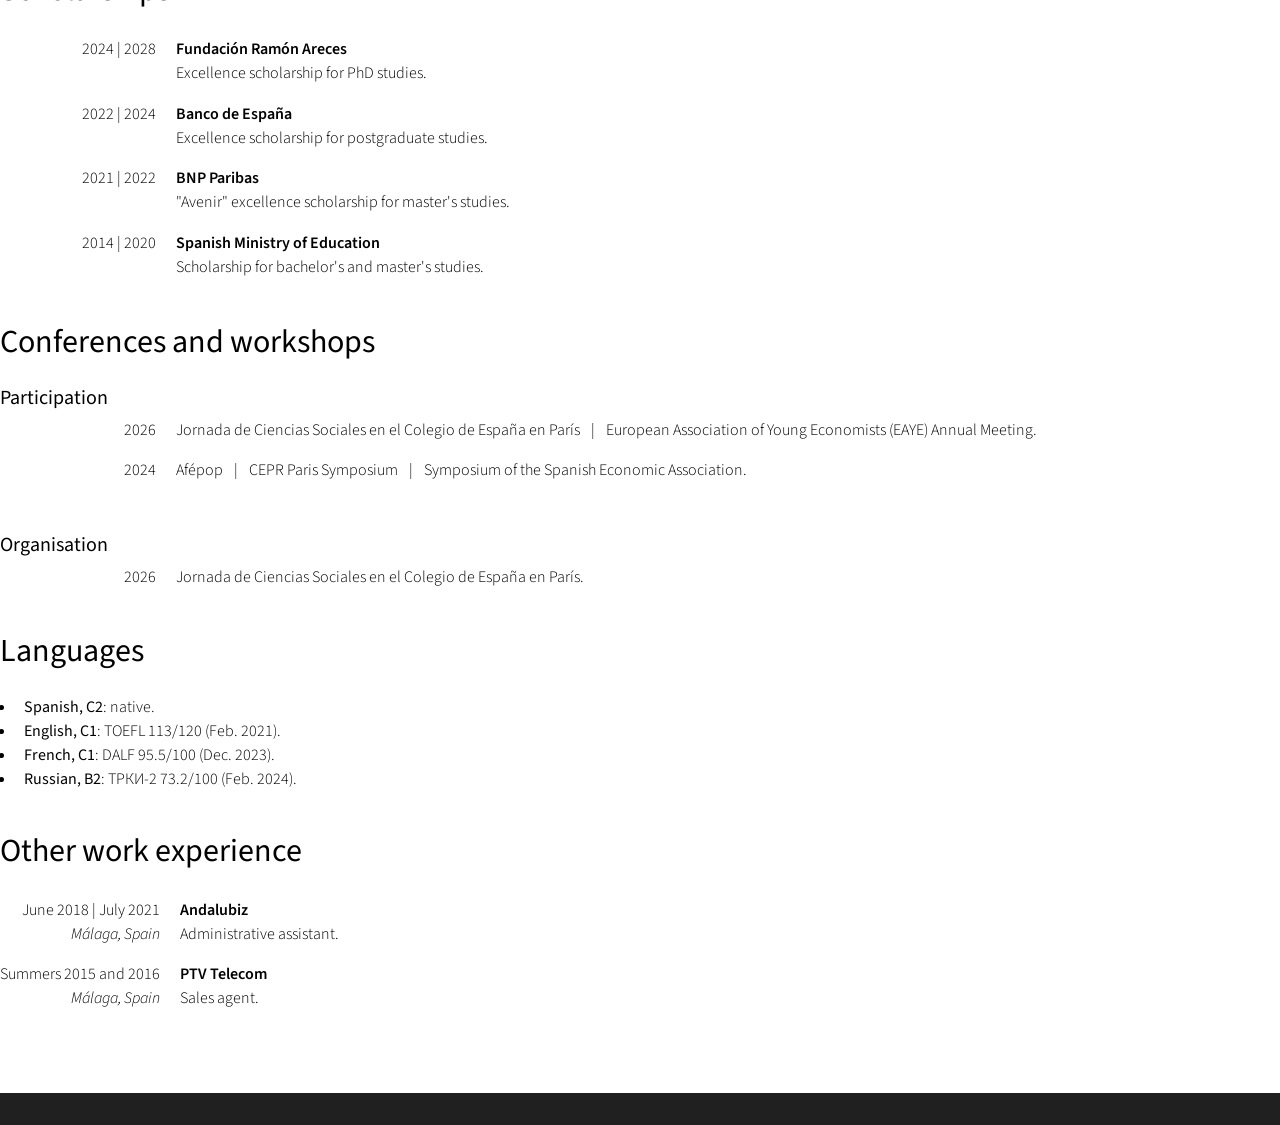
==== commit e53b76bc: "full page including footer" ====
--- a/cv.html
+++ b/cv.html
@@ -380,7 +380,6 @@
 						</div>
 					</div>
 
-				</div>
 			</div>
 
 			<!-- Footer -->
--- a/assets/css/main.css
+++ b/assets/css/main.css
@@ -14,8 +14,8 @@
 		--grisclaro: #7c7c7c;
 		/* Main colors */
 		--coloruno: var(--gris);
-		--colordos: var(--grisoscuro);
-		--colortres: var(--grisclaro);
+		--colordos: #000000;
+		--colortres: #1a1a1a;
 		--colorcuatro: var(--naranja);
 		--colorsuperficie: #ffffff;
 		--colorsuperficie-alt: #ffffff;
@@ -78,6 +78,9 @@
 
 	:root[data-theme="light"] {
 		color-scheme: light;
+		--colordos: #000000;
+		--colortres: #1a1a1a;
+		--home-text-color: #000000;
 	}
 
 	@media (prefers-color-scheme: dark) {
@@ -137,6 +140,13 @@
 
 body {
 	line-height: 1;
+	min-height: 100vh;
+}
+
+#page-wrapper {
+	min-height: 100vh;
+	display: flex;
+	flex-direction: column;
 }
 
 ol, ul {
@@ -2470,9 +2480,13 @@
 		}
 
 	body.homepage #header {
+		display: flex;
+		align-items: center;
+		justify-content: center;
+		flex: 1 0 auto;
 		height: auto;
-		min-height: 32em;
-		padding: 5.25em 0 3em 0;
+		min-height: 0;
+		padding: 5.5em 0 2.5em 0;
 	}
 
 		body.homepage #header:before {
@@ -2495,6 +2509,10 @@
 		flex: 0 0 auto;
 	}
 
+
+	body.no-sidebar #page-wrapper > .wrapper.style1 {
+		padding: 3.75em 0 3em 0;
+	}
 	body.homepage #header .home-hero__photo img {
 		display: block;
 		width: 400px;
@@ -2903,6 +2921,8 @@
 	#footer {
 		position: relative;
 		overflow: hidden;
+		flex: 0 0 auto;
+		margin-top: auto;
 		padding: 1em 0 1em 0;
 		background: var(--colorpie);
 		color: #fff;
@@ -3622,7 +3642,7 @@
 
 			body.homepage #header {
 				min-height: 0;
-				padding: 4.5em 0 3.25em 0;
+				padding: 4.25em 0 2em 0;
 				height: auto;
 			}
 
